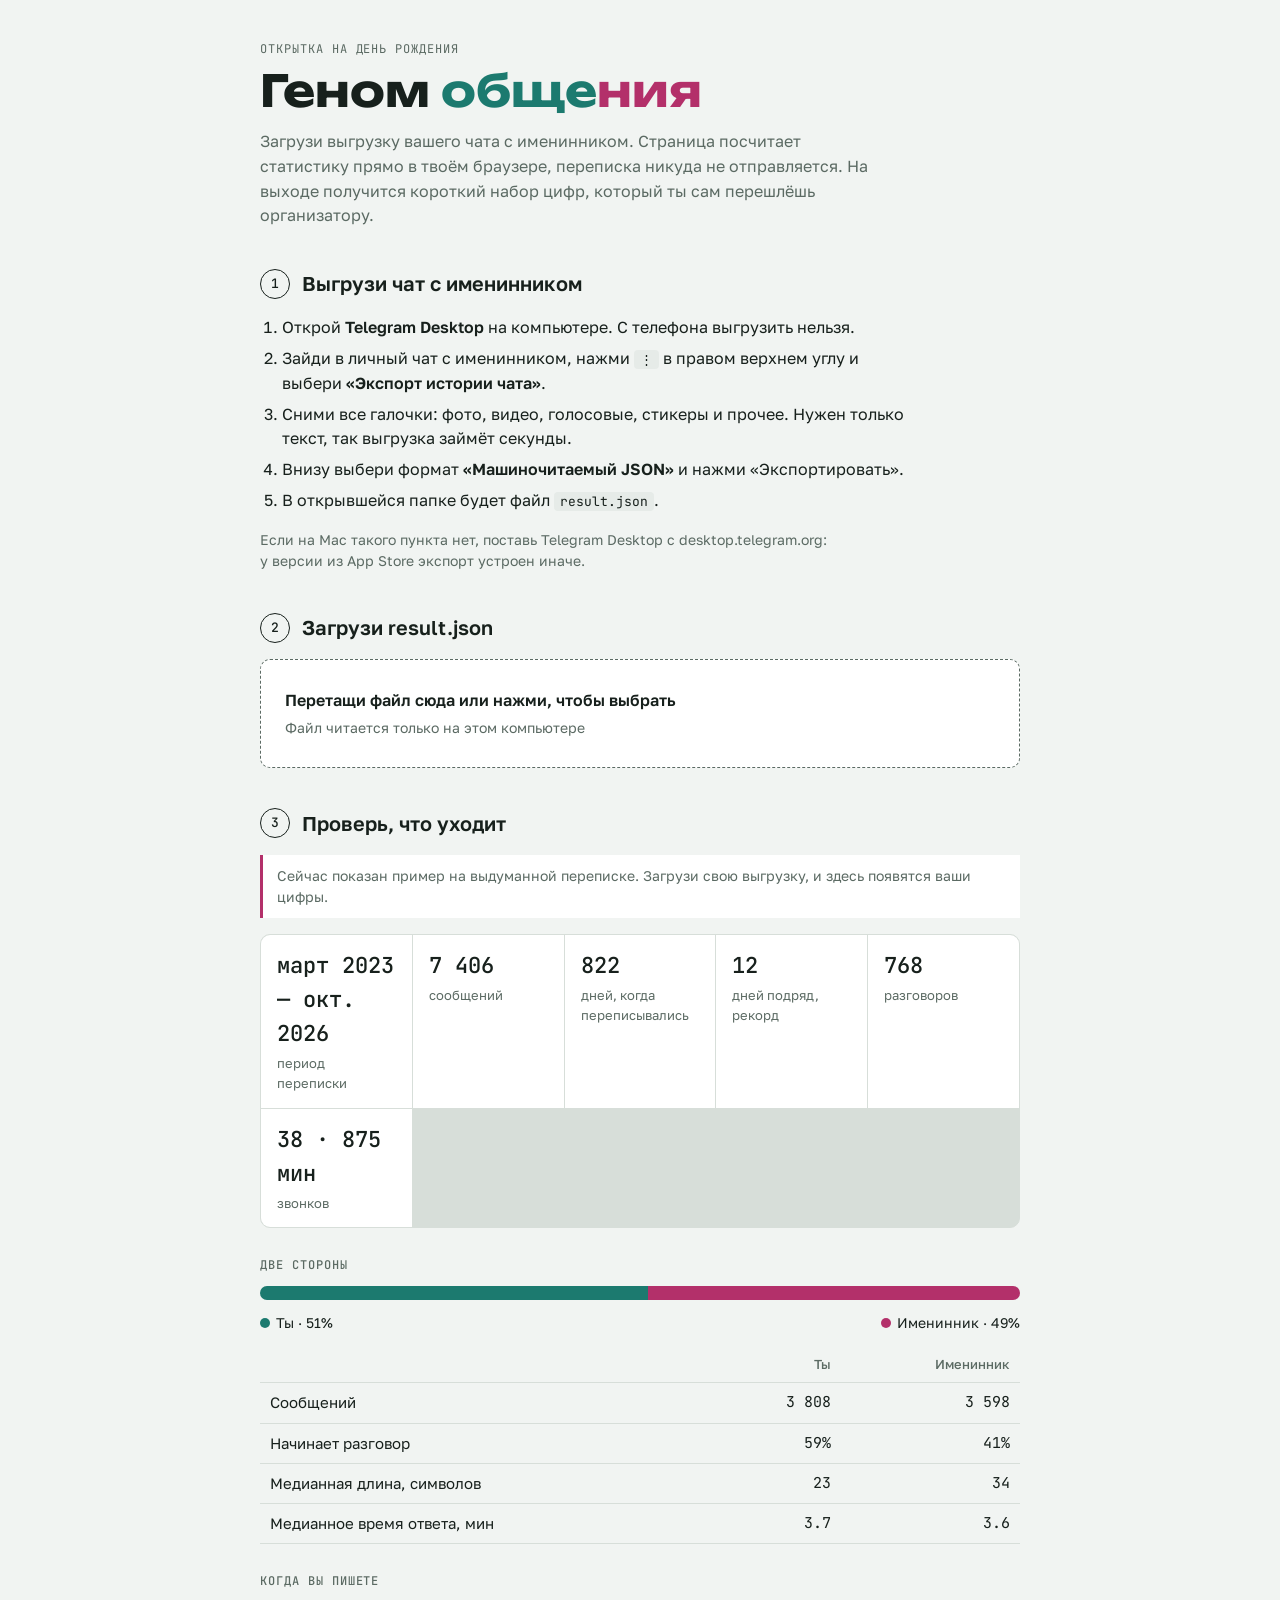
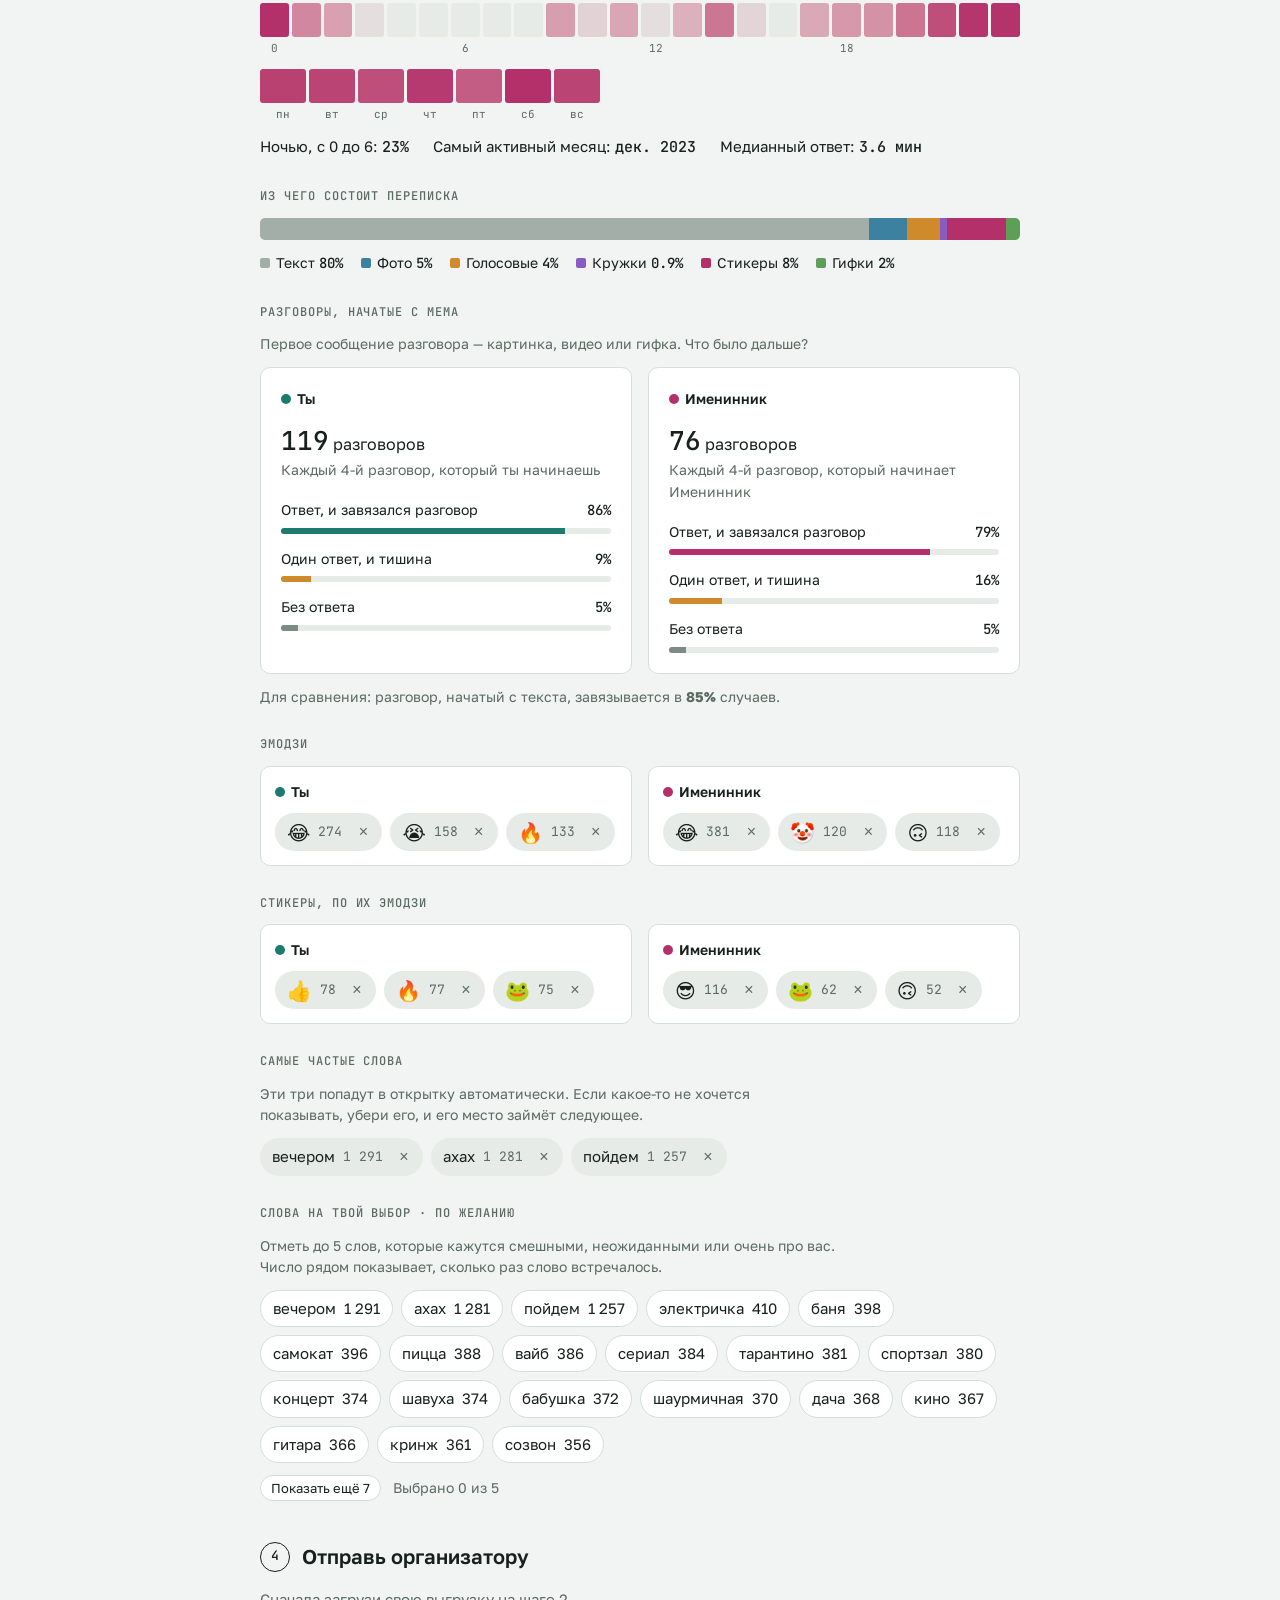
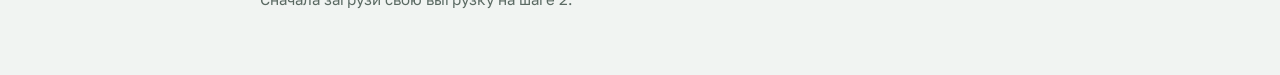
==== index.html @ 9e1fcd7b "0 - vibed" ====
<!doctype html><html><head><meta charset=utf8><meta name=viewport content="width=device-width,initial-scale=1,viewport-fit=cover"><style>:root{color-scheme:light;box-sizing:border-box;padding-top:env(safe-area-inset-top,0px);padding-bottom:env(safe-area-inset-bottom,0px)}html{scroll-padding-top:env(safe-area-inset-top,0px)}body{margin:0;padding:0;font:14px -apple-system,BlinkMacSystemFont,sans-serif;background:#faf9f5;color:#141413}img{max-width:100%}[hidden]:not([hidden=until-found i]){display:none!important}</style></head><body>
<title>Геном общения</title>
<link rel="preconnect" href="https://fonts.googleapis.com">
<link rel="preconnect" href="https://fonts.gstatic.com" crossorigin>
<link href="https://fonts.googleapis.com/css2?family=Unbounded:wght@500;700&family=Golos+Text:wght@400;500;600&family=JetBrains+Mono:wght@400;500&display=swap" rel="stylesheet">
<style>
/* Layout: one narrow lab-report column, four steps top to bottom; two "strands" (friend / birthday) are colour-coded everywhere */
:root{
  --bg:#F1F4F2; --surface:#FFFFFF; --ink:#17201C; --muted:#5B6A63; --line:#D7DED9; --cell:#E6EBE8;
  --friend:#1C7A6F; --bday:#B3306A; --accent:#B3306A; --danger:#B4321F;
  --m-text:#A3AEA8; --m-photo:#3C81A0; --m-voice:#CF8A2C; --m-vnote:#8A5BC1; --m-sticker:#B3306A; --m-gif:#5E9F58; --m-video:#2E5C89; --m-other:#7E8A84;
  --font-display:"Unbounded","Golos Text",system-ui,sans-serif;
  --font-body:"Golos Text",system-ui,-apple-system,"Segoe UI",Roboto,sans-serif;
  --font-mono:"JetBrains Mono",ui-monospace,Menlo,Consolas,monospace;
}
@media (prefers-color-scheme: dark){ :root:not([data-theme="light"]){
  --bg:#111614; --surface:#18201C; --ink:#E4EBE7; --muted:#93A29A; --line:#2B3530; --cell:#222B27;
  --friend:#4FB9AA; --bday:#EC6FA2; --accent:#EC6FA2; --danger:#F07A63;
  --m-text:#5E6B65; --m-photo:#5DA4C4; --m-voice:#E3A24A; --m-vnote:#A983DB; --m-sticker:#EC6FA2; --m-gif:#7DBF77; --m-video:#5F8CC0; --m-other:#45514B;
  color-scheme:dark; } }
:root[data-theme="dark"]{
  --bg:#111614; --surface:#18201C; --ink:#E4EBE7; --muted:#93A29A; --line:#2B3530; --cell:#222B27;
  --friend:#4FB9AA; --bday:#EC6FA2; --accent:#EC6FA2; --danger:#F07A63;
  --m-text:#5E6B65; --m-photo:#5DA4C4; --m-voice:#E3A24A; --m-vnote:#A983DB; --m-sticker:#EC6FA2; --m-gif:#7DBF77; --m-video:#5F8CC0; --m-other:#45514B;
  color-scheme:dark; }

body{background:var(--bg);color:var(--ink);font-family:var(--font-body);font-size:16px;line-height:1.55}
.wrap{max-width:760px;margin:0 auto;padding:40px 16px 64px;display:flex;flex-direction:column;gap:40px}
h1,h2,h3{margin:0;text-wrap:balance}
p{margin:0}
.eyebrow{font-family:var(--font-mono);font-size:12px;letter-spacing:.08em;text-transform:uppercase;color:var(--muted)}
h1{font-family:var(--font-display);font-weight:700;font-size:clamp(30px,6vw,44px);line-height:1.1;margin-top:8px}
h1 .f{color:var(--friend)} h1 .b{color:var(--bday)}
.lede{margin-top:14px;max-width:62ch;color:var(--muted)}
.head{display:flex;flex-direction:column}

.step{display:flex;flex-direction:column;gap:16px}
.step h2{font-size:20px;font-weight:600;display:flex;align-items:center;gap:12px}
.n{font-family:var(--font-mono);font-size:13px;font-weight:500;width:28px;height:28px;border-radius:50%;border:1.5px solid var(--ink);display:inline-grid;place-items:center;flex:none}

.howto{margin:0;padding-left:22px;display:flex;flex-direction:column;gap:6px;max-width:64ch}
.howto b{font-weight:600}
.hint{font-size:14px;color:var(--muted);max-width:64ch}
kbd{font-family:var(--font-mono);font-size:13px;background:var(--cell);border-radius:4px;padding:1px 6px}

.drop{display:flex;flex-direction:column;gap:4px;align-items:flex-start;padding:28px 24px;border:1.5px dashed var(--muted);border-radius:10px;background:var(--surface);cursor:pointer;transition:border-color .15s,background .15s}
.drop:hover,.drop.over{border-color:var(--accent);border-style:solid}
.drop:focus-within{outline:2px solid var(--accent);outline-offset:2px}
.drop input{position:absolute;width:1px;height:1px;opacity:0}
.drop-main{font-weight:600}
.drop-sub{font-size:14px;color:var(--muted)}
.error{color:var(--danger);font-weight:500;max-width:64ch}

.sample-note{font-size:14px;padding:10px 14px;border-left:3px solid var(--accent);background:var(--surface);color:var(--muted)}
.who{display:flex;flex-wrap:wrap;gap:8px 20px;align-items:center;font-size:15px}
.who legend{font-weight:600;padding:0;margin-bottom:6px;width:100%}
.who fieldset{border:0;margin:0;padding:0;display:flex;flex-wrap:wrap;gap:8px 20px}
.who label{display:flex;gap:8px;align-items:center;cursor:pointer}

.report{display:flex;flex-direction:column;gap:28px}
.kpis{display:grid;grid-template-columns:repeat(auto-fit,minmax(140px,1fr));gap:1px;background:var(--line);border:1px solid var(--line);border-radius:10px;overflow:hidden}
.kpi{background:var(--surface);padding:14px 16px;display:flex;flex-direction:column;gap:2px}
.kpi .v{font-family:var(--font-mono);font-size:22px;font-weight:500;font-variant-numeric:tabular-nums}
.kpi .l{font-size:13px;color:var(--muted)}

.block{display:flex;flex-direction:column;gap:12px}
.block h3{font-family:var(--font-mono);font-size:12px;font-weight:500;letter-spacing:.08em;text-transform:uppercase;color:var(--muted)}

.strand{display:flex;height:14px;border-radius:7px;overflow:hidden;background:var(--cell)}
.strand .f{background:var(--friend)} .strand .b{background:var(--bday)}
.legend2{display:flex;justify-content:space-between;gap:12px;font-size:14px;flex-wrap:wrap}
.dot{display:inline-block;width:10px;height:10px;border-radius:50%;margin-right:6px;vertical-align:baseline}
.dot.f{background:var(--friend)} .dot.b{background:var(--bday)}

.tbl-wrap{overflow-x:auto}
table{border-collapse:collapse;width:100%;font-size:15px}
th,td{padding:8px 10px;text-align:left;border-bottom:1px solid var(--line)}
th{font-weight:500;color:var(--muted);font-size:13px}
td.num{font-family:var(--font-mono);font-variant-numeric:tabular-nums;text-align:right}
th.num{text-align:right}

.gel{display:grid;gap:3px}
.gel.h{grid-template-columns:repeat(24,minmax(0,1fr))}
.gel.w{grid-template-columns:repeat(7,minmax(0,1fr));max-width:340px}
.gel .c{height:34px;border-radius:3px}
.gel .lab{font-family:var(--font-mono);font-size:11px;color:var(--muted);text-align:center;font-variant-numeric:tabular-nums}
.facts{display:flex;flex-wrap:wrap;gap:6px 24px;font-size:15px}
.facts b{font-family:var(--font-mono);font-weight:500}

.mix{display:flex;height:22px;border-radius:5px;overflow:hidden;background:var(--cell)}
.mix span{display:block;height:100%}
.pick{display:inline-flex;align-items:center;gap:8px;padding:6px 12px;border-radius:999px;border:1px solid var(--line);background:var(--surface);color:var(--ink);font:inherit;font-size:15px;cursor:pointer}
.pick:hover:not(:disabled){border-color:var(--muted)}
.pick[aria-pressed="true"]{background:var(--ink);border-color:var(--ink);color:var(--bg)}
.pick[aria-pressed="true"] .cnt{color:var(--bg);opacity:.7}
.pick:disabled{opacity:.4;cursor:default}
.side.meme{padding:20px;gap:18px}
.meme-lead{display:flex;flex-direction:column;gap:2px}
.meme-lead b{font-family:var(--font-mono);font-weight:500;font-size:26px;line-height:1.1;font-variant-numeric:tabular-nums}
.meme-sub{font-size:14px;color:var(--muted)}
.outcomes{display:flex;flex-direction:column;gap:14px}
.oc{display:grid;grid-template-columns:minmax(0,1fr) auto;gap:6px 12px;font-size:14px;align-items:baseline}
.oc b{font-family:var(--font-mono);font-weight:500;font-variant-numeric:tabular-nums}
.meter{grid-column:1/-1;height:6px;border-radius:3px;background:var(--cell);overflow:hidden}
.meter span{display:block;height:100%}
.more{font-size:14px;padding:6px 14px}
.mix.thin{height:12px;border-radius:6px}
.mix-legend{display:flex;flex-wrap:wrap;gap:6px 18px;font-size:14px}
.mix-legend i{display:inline-block;width:10px;height:10px;border-radius:2px;margin-right:6px}
.mix-legend b{font-family:var(--font-mono);font-weight:500;margin-left:4px}

.pair{display:grid;grid-template-columns:repeat(auto-fit,minmax(220px,1fr));gap:16px}
.side{background:var(--surface);border:1px solid var(--line);border-radius:10px;padding:14px;display:flex;flex-direction:column;gap:10px;min-width:0}
.side-h{font-size:14px;font-weight:600}
.chips{display:flex;flex-wrap:wrap;gap:8px}
.chip{display:inline-flex;align-items:center;gap:8px;padding:6px 6px 6px 12px;border-radius:999px;background:var(--cell);font-size:15px}
.chip .g{font-size:20px;line-height:1}
.chip .cnt{font-family:var(--font-mono);font-size:13px;color:var(--muted)}
.x{border:0;background:transparent;color:var(--muted);width:26px;height:26px;border-radius:50%;cursor:pointer;font-size:16px;line-height:1;display:grid;place-items:center}
.x:hover{background:var(--line);color:var(--ink)}
.x:focus-visible,button:focus-visible,input:focus-visible,textarea:focus-visible{outline:2px solid var(--accent);outline-offset:2px}
.empty{font-size:14px;color:var(--muted)}
.removed{font-size:14px;color:var(--muted);display:flex;flex-wrap:wrap;gap:6px;align-items:center}
.restore{border:1px solid var(--line);background:var(--surface);color:var(--ink);border-radius:999px;padding:2px 10px;font:inherit;font-size:13px;cursor:pointer}
.restore:hover{border-color:var(--muted)}

.send{display:flex;flex-direction:column;gap:12px}
.send label{font-weight:600;font-size:15px}
.send input{font:inherit;padding:10px 12px;border:1px solid var(--line);border-radius:8px;background:var(--surface);color:var(--ink);max-width:360px}
.send textarea{font-family:var(--font-mono);font-size:12px;padding:12px;border:1px solid var(--line);border-radius:8px;background:var(--surface);color:var(--ink);width:100%;box-sizing:border-box;resize:vertical;min-height:110px}
.row{display:flex;flex-wrap:wrap;gap:12px;align-items:center}
.btn{font:inherit;font-weight:600;padding:11px 20px;border-radius:8px;border:0;background:var(--ink);color:var(--bg);cursor:pointer}
.btn:hover{opacity:.88}
.status{font-size:14px;color:var(--muted)}
.locked{font-size:15px;color:var(--muted)}
@media (prefers-reduced-motion: reduce){*{transition:none!important}}
</style>

<main class="wrap">
  <header class="head">
    <p class="eyebrow">Открытка на день рождения</p>
    <h1>Геном <span class="f">обще</span><span class="b">ния</span></h1>
    <p class="lede">Загрузи выгрузку вашего чата с именинником. Страница посчитает статистику прямо в твоём браузере, переписка никуда не отправляется. На выходе получится короткий набор цифр, который ты сам перешлёшь организатору.</p>
  </header>

  <section class="step" aria-labelledby="s1">
    <h2 id="s1"><span class="n">1</span>Выгрузи чат с именинником</h2>
    <ol class="howto">
      <li>Открой <b>Telegram Desktop</b> на компьютере. С телефона выгрузить нельзя.</li>
      <li>Зайди в личный чат с именинником, нажми <kbd>⋮</kbd> в правом верхнем углу и выбери <b>«Экспорт истории чата»</b>.</li>
      <li>Сними все галочки: фото, видео, голосовые, стикеры и прочее. Нужен только текст, так выгрузка займёт секунды.</li>
      <li>Внизу выбери формат <b>«Машиночитаемый JSON»</b> и нажми «Экспортировать».</li>
      <li>В открывшейся папке будет файл <kbd>result.json</kbd>.</li>
    </ol>
    <p class="hint">Если на Mac такого пункта нет, поставь Telegram Desktop с desktop.telegram.org: у версии из App Store экспорт устроен иначе.</p>
  </section>

  <section class="step" aria-labelledby="s2">
    <h2 id="s2"><span class="n">2</span>Загрузи result.json</h2>
    <label class="drop" id="drop" for="file">
      <input type="file" id="file" accept=".json,application/json">
      <span class="drop-main">Перетащи файл сюда или нажми, чтобы выбрать</span>
      <span class="drop-sub" id="dropStatus">Файл читается только на этом компьютере</span>
    </label>
    <p class="error" id="err" hidden></p>
  </section>

  <section class="step" aria-labelledby="s3">
    <h2 id="s3"><span class="n">3</span>Проверь, что уходит</h2>
    <p class="sample-note" id="sampleNote">Сейчас показан пример на выдуманной переписке. Загрузи свою выгрузку, и здесь появятся ваши цифры.</p>
    <div class="who" id="who" hidden></div>
    <div class="report" id="report"></div>
  </section>

  <section class="step" aria-labelledby="s4">
    <h2 id="s4"><span class="n">4</span>Отправь организатору</h2>
    <p class="locked" id="sendLocked">Сначала загрузи свою выгрузку на шаге 2.</p>
    <div class="send" id="sendBox" hidden>
      <label for="fname">Как подписать тебя в открытке</label>
      <input id="fname" type="text" autocomplete="off">
      <label for="out">Твой геном</label>
      <textarea id="out" readonly rows="6"></textarea>
      <div class="row">
        <button class="btn" id="copy" type="button">Скопировать</button>
        <span class="status" id="copyStatus" aria-live="polite"></span>
      </div>
      <p class="hint">Вставь скопированное в личное сообщение организатору. Там только цифры, эмодзи и три слова, которые ты видишь выше.</p>
    </div>
  </section>
</main>

<script id="core">
/* ---------- analysis core (no DOM) ---------- */
const GAP_SEC = 4 * 3600; // a pause longer than this starts a new conversation

const STOP_WORDS = `и в во не что он на я с со как а то все она так его но да ты к у же вы за бы по только ее мне было вот от меня еще нет о из ему теперь когда даже ну вдруг ли если уже или ни быть был него до вас нибудь опять уж вам ведь там потом себя ничего ей может они тут где есть надо ней для мы тебя их чем была сам чтоб без будто чего раз тоже себе под будет ж тогда кто этот того потому этого какой совсем ним здесь этом один почти мой тем чтобы нее сейчас были куда зачем всех никогда можно при наконец два об другой хоть после над больше тот через эти нас про всего них какая много разве три эту моя впрочем хорошо свою этой перед иногда лучше чуть том нельзя такой им более всегда конечно всю между это тебе тобой мной мною нам вами ими свой своя свои своих твой твоя твои твое твоем наш наша наши ваш ваша который которая которые которых просто очень типа короче вообще кстати ладно давай давайте сегодня завтра вчера щас ага угу неа окей ок норм нормально привет пока спасибо пожалуйста блин вроде прям прямо чет чето ваще такое такая такие этих этим эта эти тоже нужно знаю думаю хочу могу можешь будешь буду сделать делать сказал сказала говорит говорю мог могла хотел хотела было будут всё еще ещё либо пусть кажется точно вообщем вобщем нету есть какие какой каких какое тебя тебе мне меня the and you for that this with are was not but have just what its i'm dont don't yes okay lol`.split(/\s+/);

const RV = /^(.*?[аеиоуыэюя])(.*)$/;
const PG = /((ив|ивши|ившись|ыв|ывши|ывшись)|((?<=[ая])(в|вши|вшись)))$/;
const REF = /(с[яь])$/;
const ADJ = /(ее|ие|ые|ое|ими|ыми|ей|ий|ый|ой|ем|им|ым|ом|его|ого|ему|ому|их|ых|ую|юю|ая|яя|ою|ею)$/;
const PART = /((ивш|ывш|ующ)|((?<=[ая])(ем|нн|вш|ющ|щ)))$/;
const VERB = /((ила|ыла|ена|ейте|уйте|ите|или|ыли|ей|уй|ил|ыл|им|ым|ен|ило|ыло|ено|ят|ует|уют|ит|ыт|ены|ить|ыть|ишь|ую|ю)|((?<=[ая])(ла|на|ете|йте|ли|й|л|ем|н|ло|но|ет|ют|ны|ть|ешь|нно)))$/;
const NOUN = /(а|ев|ов|ие|ье|е|иями|ями|ами|еи|ии|и|ией|ей|ой|ий|й|иям|ям|ием|ем|ам|ом|о|у|ах|иях|ях|ы|ь|ию|ью|ю|ия|ья|я)$/;
const DER = /[^аеиоуыэюя][аеиоуыэюя]+[^аеиоуыэюя]+[аеиоуыэюя].*(?<=о)сть?$/;

// Russian Porter stemmer
function stem(w){
  const m = RV.exec(w); if(!m) return w;
  const pre = m[1]; let rv = m[2], t;
  t = rv.replace(PG, '');
  if(t === rv){
    rv = rv.replace(REF, '');
    t = rv.replace(ADJ, '');
    if(t !== rv){ rv = t.replace(PART, ''); }
    else { t = rv.replace(VERB, ''); rv = (t === rv) ? rv.replace(NOUN, '') : t; }
  } else rv = t;
  rv = rv.replace(/и$/, '');
  if(DER.test(rv)) rv = rv.replace(/ость?$/, '');
  t = rv.replace(/ь$/, '');
  if(t !== rv) rv = t; else { rv = rv.replace(/ейше?$/, ''); rv = rv.replace(/нн$/, 'н'); }
  return pre + rv;
}
const isCyr = w => /[а-я]/.test(w);
const keyOf = w => isCyr(w) ? stem(w) : w;
const STOP = new Set(STOP_WORDS.map(w => w.replace(/ё/g, 'е')));
const STOP_KEYS = new Set([...STOP].filter(w => w.length >= 3).map(keyOf));

const URL_RE = /https?:\/\/\S+|www\.\S+/g;
const LAUGH = /^(а?(х+а+)+х*|(х+е+)+х*|(х+и+)+х*)$/;
const PICTO = /\p{Extended_Pictographic}/u;
const SEG = (typeof Intl !== 'undefined' && Intl.Segmenter) ? new Intl.Segmenter('ru', {granularity:'grapheme'}) : null;

function textOf(m){
  const t = m.text;
  if(typeof t === 'string') return t;
  if(!Array.isArray(t)) return '';
  return t.map(x => typeof x === 'string' ? x
    : (['link','mention','email','phone','bot_command','code','pre'].includes(x.type) ? ' ' : (x.text || ''))).join('');
}
function classify(m){
  switch(m.media_type){
    case 'sticker': return 'sticker';
    case 'voice_message': return 'voice';
    case 'video_message': return 'videoNote';
    case 'animation': return 'gif';
    case 'video_file': return 'video';
    case 'audio_file': return 'audio';
  }
  if(m.photo) return 'photo';
  if(m.file || m.media_type) return 'file';
  if(m.poll || m.location_information || m.contact_information || m.place_name) return 'other';
  return 'text';
}
function bump(map, key, display){ const v = map.get(key); if(v) v.n++; else map.set(key, {n:1, d:display}); }
const normE = e => e.replace(/️/g, '');
function emojiScan(t, map){
  if(!PICTO.test(t)) return;
  if(SEG){ for(const {segment:g} of SEG.segment(t)) if(PICTO.test(g)) bump(map, normE(g), g); }
  else { for(const g of t.match(/\p{Extended_Pictographic}/gu) || []) bump(map, normE(g), g); }
}
function wordScan(t, words, nameKeys){
  const ms = t.toLowerCase().replace(URL_RE, ' ').replace(/@\w+/g, ' ').match(/[a-zа-яё]+/g);
  if(!ms) return;
  for(let w of ms){
    w = w.replace(/ё/g, 'е');
    if(w.length < 3) continue;
    let k;
    if(LAUGH.test(w)){ w = 'ахах'; k = 'ахах'; }
    else { if(STOP.has(w)) continue; k = keyOf(w); }
    if(k.length < 2 || STOP_KEYS.has(k) || nameKeys.has(k)) continue;
    let v = words.get(k);
    if(!v){ v = {n:0, forms:new Map()}; words.set(k, v); }
    v.n++; v.forms.set(w, (v.forms.get(w) || 0) + 1);
  }
}
function median(a){ if(!a.length) return 0; const s = Float64Array.from(a).sort(); const h = s.length >> 1; return s.length % 2 ? s[h] : (s[h-1] + s[h]) / 2; }
const r2 = x => Math.round(x * 100) / 100;
const r1 = x => Math.round(x * 10) / 10;
function topList(map, k){ return [...map.entries()].sort((a,b) => b[1].n - a[1].n).slice(0, k).map(([key, v]) => ({key, d:v.d, n:v.n})); }

class ChatError extends Error { constructor(code){ super(code); this.code = code; } }

const authorId = m => m.from_id || ('name:' + (m.from || '?'));

// Step A: validate the export and find who is who
function inspect(data){
  if(data && data.chats && Array.isArray(data.chats.list)) throw new ChatError('full');
  if(!data || !Array.isArray(data.messages)) throw new ChatError('format');
  if(data.type && !['personal_chat','bot_chat'].includes(data.type)) throw new ChatError('group');
  const authors = new Map();
  for(const m of data.messages){
    if(m.type !== 'message') continue;
    const id = authorId(m);
    const a = authors.get(id);
    if(a) a.n++; else authors.set(id, {id, name:m.from || 'Без имени', n:1});
  }
  if(authors.size < 2) throw new ChatError('oneSide');
  const list = [...authors.values()].sort((a,b) => b.n - a.n).slice(0, 2);
  const byChat = data.id != null ? list.find(a => a.id === 'user' + data.id) : null;
  return {authors:list, guess:(byChat || list[1]).id};
}

// Step B: crunch numbers for a chosen birthday person
function compute(data, bId){
  const mk = () => ({n:0, lens:[], starts:0, replies:[], emoji:new Map(), stick:new Map()});
  const S = {f:mk(), b:mk()};
  const hours = Array(24).fill(0), wd = Array(7).fill(0), days = new Set(), months = new Map();
  const media = {text:0, photo:0, voice:0, videoNote:0, sticker:0, gif:0, video:0, audio:0, file:0, other:0};
  const words = new Map();
  const nameKeys = new Set();
  const names = [data.name || ''];
  for(const m of data.messages) if(m.type === 'message' && m.from) names.push(m.from);
  for(const n of new Set(names)) for(let w of (n.toLowerCase().match(/[a-zа-яё]+/g) || [])){ w = w.replace(/ё/g,'е'); if(w.length >= 2) nameKeys.add(keyOf(w)); }

  let total = 0, convos = 0, calls = 0, callSec = 0, prevTs = null, prevSide = null, first = null, last = null;
  // conversations opened with a picture / video / gif: did the other side engage?
  const mkMs = () => ({count:0, ignored:0, oneReply:0, continued:0});
  const memeAcc = {f:mkMs(), b:mkMs()}, textAcc = {count:0, continued:0};
  let cur = null;
  const closeConvo = () => {
    if(!cur) return;
    if(cur.media){
      const a = memeAcc[cur.side]; a.count++;
      if(cur.switches === 0) a.ignored++; else if(cur.switches === 1) a.oneReply++; else a.continued++;
    } else if(cur.text){
      textAcc.count++; if(cur.switches >= 2) textAcc.continued++;
    }
  };
  for(const m of data.messages){
    if(m.type === 'service'){
      if(m.action === 'phone_call' && m.duration_seconds > 0){ calls++; callSec += m.duration_seconds; }
      continue;
    }
    if(m.type !== 'message') continue;
    const side = authorId(m) === bId ? 'b' : 'f';
    const s = S[side]; s.n++; total++;
    const ds = m.date || '', day = ds.slice(0, 10), h = parseInt(ds.slice(11, 13), 10);
    if(day.length === 10){
      days.add(day);
      if(!first || day < first) first = day;
      if(!last || day > last) last = day;
      const mo = day.slice(0, 7); months.set(mo, (months.get(mo) || 0) + 1);
      wd[(new Date(day + 'T00:00:00Z').getUTCDay() + 6) % 7]++;
    }
    if(h >= 0 && h < 24) hours[h]++;
    const ts = m.date_unixtime ? +m.date_unixtime : Date.parse(ds) / 1000;
    const kind = classify(m); media[kind]++;
    if(prevTs === null || ts - prevTs > GAP_SEC){
      s.starts++; convos++;
      closeConvo();
      cur = {side, media:MEDIA_START.has(kind), text:kind === 'text', switches:0, last:side};
    } else {
      if(side !== prevSide) s.replies.push((ts - prevTs) / 60);
      if(side !== cur.last){ cur.switches++; cur.last = side; }
    }
    prevTs = ts; prevSide = side;

    if(kind === 'sticker' && m.sticker_emoji) bump(s.stick, normE(m.sticker_emoji), m.sticker_emoji);
    if(m.forwarded_from) continue;
    const t = textOf(m); if(!t || !t.trim()) continue;
    s.lens.push([...t].length);
    emojiScan(t, s.emoji);
    wordScan(t, words, nameKeys);
  }

  closeConvo();
  const memeOut = k => { const a = memeAcc[k], st = S[k].starts;
    return {count:a.count, ofStarts:st ? r2(a.count / st) : 0,
      ignored:a.count ? r2(a.ignored / a.count) : 0, oneReply:a.count ? r2(a.oneReply / a.count) : 0, continued:a.count ? r2(a.continued / a.count) : 0}; };
  const dn = [...days].map(d => Date.UTC(+d.slice(0,4), +d.slice(5,7) - 1, +d.slice(8,10)) / 864e5).sort((a,b) => a - b);
  let streak = 0, run = 0, prev = null;
  for(const x of dn){ run = (prev !== null && x - prev === 1) ? run + 1 : 1; if(run > streak) streak = run; prev = x; }
  let peakMonth = null, peakN = 0;
  for(const [mo, n] of months) if(n > peakN){ peakN = n; peakMonth = mo; }

  const side = k => { const s = S[k]; return {
    messages:s.n, share:total ? r2(s.n / total) : 0, medianLen:Math.round(median(s.lens)),
    startsConvos:convos ? r2(s.starts / convos) : 0, medianReplyMin:r1(median(s.replies)) }; };
  const wordList = [...words.entries()].sort((a,b) => b[1].n - a[1].n).slice(0, 120).map(([key, v]) => {
    let best = '', bn = 0; for(const [f, n] of v.forms) if(n > bn){ bn = n; best = f; }
    return {key, d:best, n:v.n};
  });
  return {
    total, convos, first, last, activeDays:days.size, streak, peakMonth, peakN,
    calls, callMin:Math.round(callSec / 60),
    sides:{friend:side('f'), birthday:side('b')},
    hours, weekdays:wd,
    nightShare:total ? r2(hours.slice(0, 6).reduce((a,b) => a + b, 0) / total) : 0,
    medianReplyMin:r1(median(S.f.replies.concat(S.b.replies))),
    media,
    memeStarts:{friend:memeOut('f'), birthday:memeOut('b')},
    textStartsContinued:textAcc.count ? r2(textAcc.continued / textAcc.count) : 0,
    cand:{ ef:topList(S.f.emoji, 15), eb:topList(S.b.emoji, 15), sf:topList(S.f.stick, 15), sb:topList(S.b.stick, 15), words:wordList }
  };
}

const MEDIA_START = new Set(['photo','video','gif']);
const pick = (list, excl, k = 3) => list.filter(x => !excl.has(x.key)).slice(0, k);

// Step C: the contract that goes to the organiser
const PICK_SHOW = 20, PICK_MAX = 5;
function buildGenome(st, excl, friendName, picked = new Set()){
  const media = {}; for(const k in st.media) media[k] = st.total ? Math.round(st.media[k] / st.total * 1000) / 1000 : 0;
  const pairs = (list, ex) => pick(list, ex).map(x => [x.d, x.n]);
  return {
    version:1,
    friend:friendName,
    period:{from:st.first, to:st.last},
    totals:{messages:st.total, activeDays:st.activeDays, longestStreak:st.streak, conversations:st.convos},
    peakMonth:st.peakMonth,
    calls:{count:st.calls, minutes:st.callMin},
    bySide:{
      friend:{share:st.sides.friend.share, medianLen:st.sides.friend.medianLen, startsConvos:st.sides.friend.startsConvos, medianReplyMin:st.sides.friend.medianReplyMin},
      birthday:{share:st.sides.birthday.share, medianLen:st.sides.birthday.medianLen, startsConvos:st.sides.birthday.startsConvos, medianReplyMin:st.sides.birthday.medianReplyMin}
    },
    hours:st.hours, weekdays:st.weekdays, nightShare:st.nightShare,
    medianReplyMin:st.medianReplyMin,
    media,
    memeStarts:st.memeStarts,
    textStartsContinued:st.textStartsContinued,
    emoji:{friend:pairs(st.cand.ef, excl.ef), birthday:pairs(st.cand.eb, excl.eb)},
    stickerEmoji:{friend:pairs(st.cand.sf, excl.sf), birthday:pairs(st.cand.sb, excl.sb)},
    topWords:pick(st.cand.words, excl.words).map(x => x.d),
    pickedWords:st.cand.words.filter(x => picked.has(x.key) && !excl.words.has(x.key)).map(x => [x.d, x.n])
  };
}

// Invented chat used for the first view
function makeSample(){
  let seed = 11; const rnd = () => (seed = (seed * 16807) % 2147483647) / 2147483647;
  const any = a => a[Math.floor(rnd() * a.length)];
  const vocab = ['шавуха','созвон','кринж','катка','дедлайн','электричка','пицца','котик','рофл','баня','кино','спортзал','самокат','тарантино','хинкали','вайб','бургер','сериал','концерт','дача','шаурмичная','ипотека','бабушка','гитара'];
  const filler = ['ну','да','это','просто','короче','вообще','там','я','ты','вечером','давай','может','пойдём','надо','сегодня','ахаха'];
  const emoF = ['😂','😂','🔥','👍','❤️','😭'], emoB = ['😂','😂','😂','🤡','🙃','❤️','😎'];
  const stF = ['🐸','👍','🔥','😴'], stB = ['😎','🙃','🤝','😎','🐸'];
  const hoursPool = [9,11,13,14,17,18,19,20,20,21,21,22,22,23,23,0,0,1,2];
  const fmt = t => new Date(t * 1000).toISOString().slice(0, 19);
  const msgs = []; let id = 1;
  let t = Date.UTC(2023, 2, 4, 20) / 1000; const end = Date.UTC(2026, 9, 6) / 1000;
  while(t < end){
    let side = rnd() < 0.58 ? 1 : 2;
    const len = 2 + Math.floor(rnd() * 16);
    for(let i = 0; i < len; i++){
      const m = {id:id++, type:'message', date:fmt(t), date_unixtime:String(Math.floor(t)),
        from:side === 1 ? 'Аня' : 'Именинник', from_id:'user' + side, text:''};
      const r = (i === 0 && rnd() < 0.22) ? 0.13 : rnd(); // some conversations open with a meme
      if(r < 0.08){ m.media_type = 'sticker'; m.sticker_emoji = any(side === 1 ? stF : stB); m.file = '(File not included)'; }
      else if(r < 0.12){ m.media_type = 'voice_message'; m.file = '(File not included)'; }
      else if(r < 0.15){ m.photo = '(File not included)'; }
      else if(r < 0.16){ m.media_type = 'video_message'; m.file = '(File not included)'; }
      else if(r < 0.18){ m.media_type = 'animation'; m.file = '(File not included)'; }
      else {
        const n = 1 + Math.floor(rnd() * (side === 1 ? 7 : 11)); const ws = [];
        for(let j = 0; j < n; j++) ws.push(rnd() < 0.3 ? any(vocab) : any(filler));
        if(rnd() < 0.28) ws.push(any(side === 1 ? emoF : emoB));
        m.text = ws.join(' ');
      }
      msgs.push(m);
      t += 20 + rnd() * 400;
      if(rnd() < 0.55) side = 3 - side;
    }
    if(rnd() < 0.04) msgs.push({id:id++, type:'service', date:fmt(t), date_unixtime:String(Math.floor(t)), action:'phone_call', duration_seconds:Math.floor(120 + rnd() * 2400)});
    const day = Math.floor(t / 86400) + 1 + Math.floor(rnd() * 2.2);
    t = day * 86400 + any(hoursPool) * 3600 + rnd() * 3000;
  }
  return {name:'Именинник', type:'personal_chat', id:2, messages:msgs};
}
</script>

<script>
/* ---------- UI ---------- */
const $ = id => document.getElementById(id);
const esc = s => String(s).replace(/[&<>"']/g, c => ({'&':'&amp;','<':'&lt;','>':'&gt;','"':'&quot;',"'":'&#39;'}[c]));
const fmtN = n => n.toLocaleString('ru-RU');
const fmtMonth = ym => { if(!ym) return '—'; const [y, m] = ym.split('-').map(Number);
  return new Date(Date.UTC(y, m - 1, 1)).toLocaleDateString('ru-RU', {month:'short', year:'numeric', timeZone:'UTC'}).replace(/\s?г\.?$/, ''); };
const MEDIA = [['text','Текст','--m-text'],['photo','Фото','--m-photo'],['voice','Голосовые','--m-voice'],['videoNote','Кружки','--m-vnote'],
  ['sticker','Стикеры','--m-sticker'],['gif','Гифки','--m-gif'],['video','Видео','--m-video'],['audio','Аудио','--m-other'],['file','Файлы','--m-other'],['other','Другое','--m-other']];
const WD = ['пн','вт','ср','чт','пт','сб','вс'];
const ERRORS = {
  format:'Это не похоже на выгрузку чата. При экспорте выбери формат «Машиночитаемый JSON» и загрузи файл result.json.',
  parse:'Не получилось прочитать файл как JSON. При экспорте выбери формат «Машиночитаемый JSON», а не HTML.',
  full:'Это выгрузка всего аккаунта. Нужна выгрузка одного чата: открой чат с именинником и экспортируй историю из него.',
  group:'Это групповой чат. Сюда нужен личный чат с именинником.',
  oneSide:'В выгрузке сообщения только от одного человека. Проверь, что выгружен личный чат с именинником.'
};

let state = null; // {data, info, bId, stats, excl, sample, friendName}
const freshExcl = () => ({ef:new Set(), eb:new Set(), sf:new Set(), sb:new Set(), words:new Set()});

function load(data, sample){
  const info = inspect(data);
  state = {data, info, sample, bId:info.guess, excl:freshExcl()};
  recompute();
}
function recompute(){
  state.stats = compute(state.data, state.bId);
  state.excl = freshExcl();
  state.picked = new Set();
  state.pickShow = PICK_SHOW;
  const fr = state.info.authors.find(a => a.id !== state.bId);
  state.friendName = fr ? fr.name : '';
  if(!state.sample) $('fname').value = state.friendName;
  render();
}

function chipList(listKey, list, title, cls){
  const ex = state.excl[listKey];
  const shown = pick(list, ex);
  const removed = list.filter(x => ex.has(x.key));
  const chips = shown.length
    ? shown.map(x => `<span class="chip"><span class="g">${esc(x.d)}</span><span class="cnt">${fmtN(x.n)}</span><button class="x" type="button" data-l="${listKey}" data-k="${esc(x.key)}" aria-label="Убрать ${esc(x.d)}">×</button></span>`).join('')
    : '<span class="empty">Ничего нет</span>';
  const rem = removed.length ? `<div class="removed">Убрано: ${removed.map(x => `<button class="restore" type="button" data-r="${listKey}" data-k="${esc(x.key)}">${esc(x.d)} ↺</button>`).join('')}</div>` : '';
  return `<div class="side"><div class="side-h"><span class="dot ${cls}"></span>${title}</div><div class="chips">${chips}</div>${rem}</div>`;
}

function wordTop(list){
  const ex = state.excl.words, shown = pick(list, ex), removed = list.filter(x => ex.has(x.key));
  const chips = shown.length
    ? shown.map(x => `<span class="chip"><span>${esc(x.d)}</span><span class="cnt">${fmtN(x.n)}</span><button class="x" type="button" data-l="words" data-k="${esc(x.key)}" aria-label="Убрать ${esc(x.d)}">×</button></span>`).join('')
    : '<span class="empty">Ничего нет</span>';
  const rem = removed.length ? `<div class="removed">Убрано: ${removed.map(x => `<button class="restore" type="button" data-r="words" data-k="${esc(x.key)}">${esc(x.d)} ↺</button>`).join('')}</div>` : '';
  return `<div class="chips">${chips}</div>${rem}`;
}

function wordPicker(list){
  const avail = list.filter(x => !state.excl.words.has(x.key));
  const pool = avail.slice(0, state.pickShow);
  const full = state.picked.size >= PICK_MAX;
  const chips = pool.map(x => { const on = state.picked.has(x.key);
    return `<button class="pick" type="button" data-pick="${esc(x.key)}" aria-pressed="${on}" ${!on && full ? 'disabled' : ''}>${esc(x.d)}<span class="cnt">${fmtN(x.n)}</span></button>`; }).join('');
  return `<div class="chips">${chips || '<span class="empty">Слов не нашлось</span>'}</div>
    <div class="row">
      ${avail.length > pool.length ? `<button class="restore more" type="button" data-more="1">Показать ещё ${Math.min(PICK_SHOW, avail.length - pool.length)}</button>` : ''}
      <span class="status">Выбрано ${state.picked.size} из ${PICK_MAX}${full ? '. Чтобы выбрать другое, сними отметку с одного из слов' : ''}</span>
    </div>`;
}

const plural = (n, one, few, many) => { const t = n % 100, u = n % 10;
  return (t > 10 && t < 20) ? many : u === 1 ? one : (u >= 2 && u <= 4) ? few : many; };
function memeSide(m, title, cls, who){
  const pct = x => Math.round(x * 100) + '%';
  const head = `<div class="side-h"><span class="dot ${cls}"></span>${title}</div>`;
  if(!m.count) return `<div class="side meme">${head}<span class="empty">Ни одного разговора, начатого с мема</span></div>`;
  const every = Math.max(1, Math.round(1 / Math.max(m.ofStarts, 0.001)));
  const freq = every === 1 ? `Почти каждый разговор, который ${who}` : `Каждый ${every}-й разговор, который ${who}`;
  const rows = [
    ['continued', 'Ответ, и завязался разговор', cls === 'f' ? '--friend' : '--bday'],
    ['oneReply', 'Один ответ, и тишина', '--m-voice'],
    ['ignored', 'Без ответа', '--m-other']
  ];
  return `<div class="side meme">${head}
    <p class="meme-lead"><span><b>${fmtN(m.count)}</b> ${plural(m.count, 'разговор', 'разговора', 'разговоров')}</span><span class="meme-sub">${freq}</span></p>
    <div class="outcomes">${rows.map(([k, l, c]) => `<div class="oc"><span>${l}</span><b>${pct(m[k])}</b><div class="meter"><span style="width:${m[k] * 100}%;background:var(${c})"></span></div></div>`).join('')}</div>
  </div>`;
}

function gel(arr, cls, labels){
  const max = Math.max(1, ...arr);
  const cells = arr.map((v, i) => `<div class="c" title="${labels[i]}: ${fmtN(v)}" style="background:color-mix(in oklab, var(--accent) ${Math.round(v / max * 100)}%, var(--cell))"></div>`).join('');
  const labs = labels.map(l => `<div class="lab">${l}</div>`).join('');
  return `<div class="gel ${cls}">${cells}${labs}</div>`;
}

function render(){
  const st = state.stats, F = st.sides.friend, B = st.sides.birthday;
  const bName = esc(state.info.authors.find(a => a.id === state.bId).name);
  const fLabel = 'Ты', bLabel = bName;

  $('sampleNote').hidden = !state.sample;
  const who = $('who');
  if(state.sample){ who.hidden = true; }
  else {
    who.hidden = false;
    who.innerHTML = `<fieldset><legend>Кто из вас именинник?</legend>${state.info.authors.map(a =>
      `<label><input type="radio" name="bday" id="bday-${esc(a.id)}" value="${esc(a.id)}" ${a.id === state.bId ? 'checked' : ''}> ${esc(a.name)}</label>`).join('')}</fieldset>`;
  }

  const kpis = [
    [`${fmtMonth(st.first && st.first.slice(0,7))} — ${fmtMonth(st.last && st.last.slice(0,7))}`, 'период переписки'],
    [fmtN(st.total), 'сообщений'],
    [fmtN(st.activeDays), 'дней, когда переписывались'],
    [fmtN(st.streak), 'дней подряд, рекорд'],
    [fmtN(st.convos), 'разговоров'],
  ];
  if(st.calls) kpis.push([`${fmtN(st.calls)} · ${fmtN(st.callMin)} мин`, 'звонков']);

  const hourLabels = Array.from({length:24}, (_, i) => i % 6 === 0 ? String(i) : '');
  const hourBlock = `<div class="gel h">${st.hours.map((v, i) => `<div class="c" title="${i}:00 — ${fmtN(v)}" style="background:color-mix(in oklab, var(--accent) ${Math.round(v / Math.max(1, ...st.hours) * 100)}%, var(--cell))"></div>`).join('')}${hourLabels.map(l => `<div class="lab">${l}</div>`).join('')}</div>`;

  const mixTotal = st.total || 1;
  const mixParts = MEDIA.filter(([k]) => st.media[k] > 0);
  const mix = mixParts.map(([k, l, c]) => `<span style="width:${st.media[k] / mixTotal * 100}%;background:var(${c})" title="${l}"></span>`).join('');
  const mixLegend = mixParts.map(([k, l, c]) => `<span><i style="background:var(${c})"></i>${l}<b>${(st.media[k] / mixTotal * 100).toFixed(st.media[k] / mixTotal < 0.01 ? 1 : 0)}%</b></span>`).join('');

  const pct = x => Math.round(x * 100) + '%';
  $('report').innerHTML = `
    <div class="kpis">${kpis.map(([v, l]) => `<div class="kpi"><span class="v">${v}</span><span class="l">${l}</span></div>`).join('')}</div>

    <div class="block">
      <h3>Две стороны</h3>
      <div class="strand" role="img" aria-label="Доля сообщений: ты ${pct(F.share)}, ${bLabel} ${pct(B.share)}"><span class="f" style="width:${F.share * 100}%"></span><span class="b" style="width:${B.share * 100}%"></span></div>
      <div class="legend2"><span><span class="dot f"></span>${fLabel} · ${pct(F.share)}</span><span><span class="dot b"></span>${bLabel} · ${pct(B.share)}</span></div>
      <div class="tbl-wrap"><table>
        <thead><tr><th></th><th class="num">${fLabel}</th><th class="num">${bLabel}</th></tr></thead>
        <tbody>
          <tr><td>Сообщений</td><td class="num">${fmtN(F.messages)}</td><td class="num">${fmtN(B.messages)}</td></tr>
          <tr><td>Начинает разговор</td><td class="num">${pct(F.startsConvos)}</td><td class="num">${pct(B.startsConvos)}</td></tr>
          <tr><td>Медианная длина, символов</td><td class="num">${F.medianLen}</td><td class="num">${B.medianLen}</td></tr>
          <tr><td>Медианное время ответа, мин</td><td class="num">${F.medianReplyMin}</td><td class="num">${B.medianReplyMin}</td></tr>
        </tbody></table></div>
    </div>

    <div class="block">
      <h3>Когда вы пишете</h3>
      ${hourBlock}
      ${gel(st.weekdays, 'w', WD)}
      <div class="facts">
        <span>Ночью, с 0 до 6: <b>${pct(st.nightShare)}</b></span>
        <span>Самый активный месяц: <b>${fmtMonth(st.peakMonth)}</b></span>
        <span>Медианный ответ: <b>${st.medianReplyMin} мин</b></span>
      </div>
    </div>

    <div class="block">
      <h3>Из чего состоит переписка</h3>
      <div class="mix">${mix}</div>
      <div class="mix-legend">${mixLegend}</div>
    </div>

    <div class="block">
      <h3>Разговоры, начатые с мема</h3>
      <p class="hint">Первое сообщение разговора — картинка, видео или гифка. Что было дальше?</p>
      <div class="pair">${memeSide(st.memeStarts.friend, fLabel, 'f', 'ты начинаешь')}${memeSide(st.memeStarts.birthday, bLabel, 'b', 'начинает ' + bLabel)}</div>
      <p class="hint">Для сравнения: разговор, начатый с текста, завязывается в <b>${pct(st.textStartsContinued)}</b> случаев.</p>
    </div>

    <div class="block">
      <h3>Эмодзи</h3>
      <div class="pair">${chipList('ef', st.cand.ef, fLabel, 'f')}${chipList('eb', st.cand.eb, bLabel, 'b')}</div>
    </div>

    <div class="block">
      <h3>Стикеры, по их эмодзи</h3>
      <div class="pair">${chipList('sf', st.cand.sf, fLabel, 'f')}${chipList('sb', st.cand.sb, bLabel, 'b')}</div>
    </div>

    <div class="block">
      <h3>Самые частые слова</h3>
      <p class="hint">Эти три попадут в открытку автоматически. Если какое-то не хочется показывать, убери его, и его место займёт следующее.</p>
      ${wordTop(st.cand.words)}
    </div>

    <div class="block">
      <h3>Слова на твой выбор · по желанию</h3>
      <p class="hint">Отметь до ${PICK_MAX} слов, которые кажутся смешными, неожиданными или очень про вас. Число рядом показывает, сколько раз слово встречалось.</p>
      ${wordPicker(st.cand.words)}
    </div>`;

  $('sendLocked').hidden = !state.sample;
  $('sendBox').hidden = state.sample;
  updateOut();
}

function updateOut(){
  if(!state || state.sample) return;
  const name = $('fname').value.trim() || state.friendName;
  $('out').value = JSON.stringify(buildGenome(state.stats, state.excl, name, state.picked));
  $('copyStatus').textContent = '';
}

$('report').addEventListener('click', e => {
  const b = e.target.closest('button'); if(!b) return;
  let refocus = null;
  if(b.dataset.more){ state.pickShow += PICK_SHOW; render(); return; }
  if(b.dataset.pick){ const k = b.dataset.pick; if(state.picked.has(k)) state.picked.delete(k); else if(state.picked.size < PICK_MAX) state.picked.add(k); refocus = k; }
  else if(b.dataset.l){ state.excl[b.dataset.l].add(b.dataset.k); if(b.dataset.l === 'words') state.picked.delete(b.dataset.k); }
  else if(b.dataset.r){ state.excl[b.dataset.r].delete(b.dataset.k); }
  else return;
  render();
  if(refocus){ const el = [...document.querySelectorAll('[data-pick]')].find(x => x.dataset.pick === refocus); if(el) el.focus(); }
});
$('who').addEventListener('change', e => { if(e.target.name === 'bday'){ state.bId = e.target.value; recompute(); } });
$('fname').addEventListener('input', updateOut);
$('copy').addEventListener('click', () => {
  const v = $('out').value;
  const fallback = () => { $('out').focus(); $('out').select(); $('copyStatus').textContent = 'Текст выделен, нажми Ctrl+C или ⌘C'; };
  if(navigator.clipboard && navigator.clipboard.writeText){
    navigator.clipboard.writeText(v).then(() => { $('copyStatus').textContent = 'Скопировано'; }, fallback);
  } else fallback();
});

async function handleFile(file){
  const err = $('err'); err.hidden = true;
  if(!file) return;
  $('dropStatus').textContent = `Читаю ${file.name}…`;
  await new Promise(r => setTimeout(r, 30));
  let data;
  try { data = JSON.parse(await file.text()); }
  catch(_){ err.textContent = ERRORS.parse; err.hidden = false; $('dropStatus').textContent = 'Файл читается только на этом компьютере'; return; }
  try {
    load(data, false);
    $('dropStatus').textContent = `Загружено: ${file.name}, ${fmtN(state.stats.total)} сообщений`;
    $('s3').scrollIntoView({behavior: matchMedia('(prefers-reduced-motion: reduce)').matches ? 'auto' : 'smooth', block:'start'});
  } catch(e){
    err.textContent = ERRORS[e.code] || ('Что-то пошло не так: ' + e.message);
    err.hidden = false;
    $('dropStatus').textContent = 'Файл читается только на этом компьютере';
  }
}
$('file').addEventListener('change', e => handleFile(e.target.files[0]));
const drop = $('drop');
['dragenter','dragover'].forEach(t => drop.addEventListener(t, e => { e.preventDefault(); drop.classList.add('over'); }));
['dragleave','drop'].forEach(t => drop.addEventListener(t, e => { e.preventDefault(); drop.classList.remove('over'); }));
drop.addEventListener('drop', e => handleFile(e.dataTransfer.files[0]));

load(makeSample(), true);
</script>

</body></html>
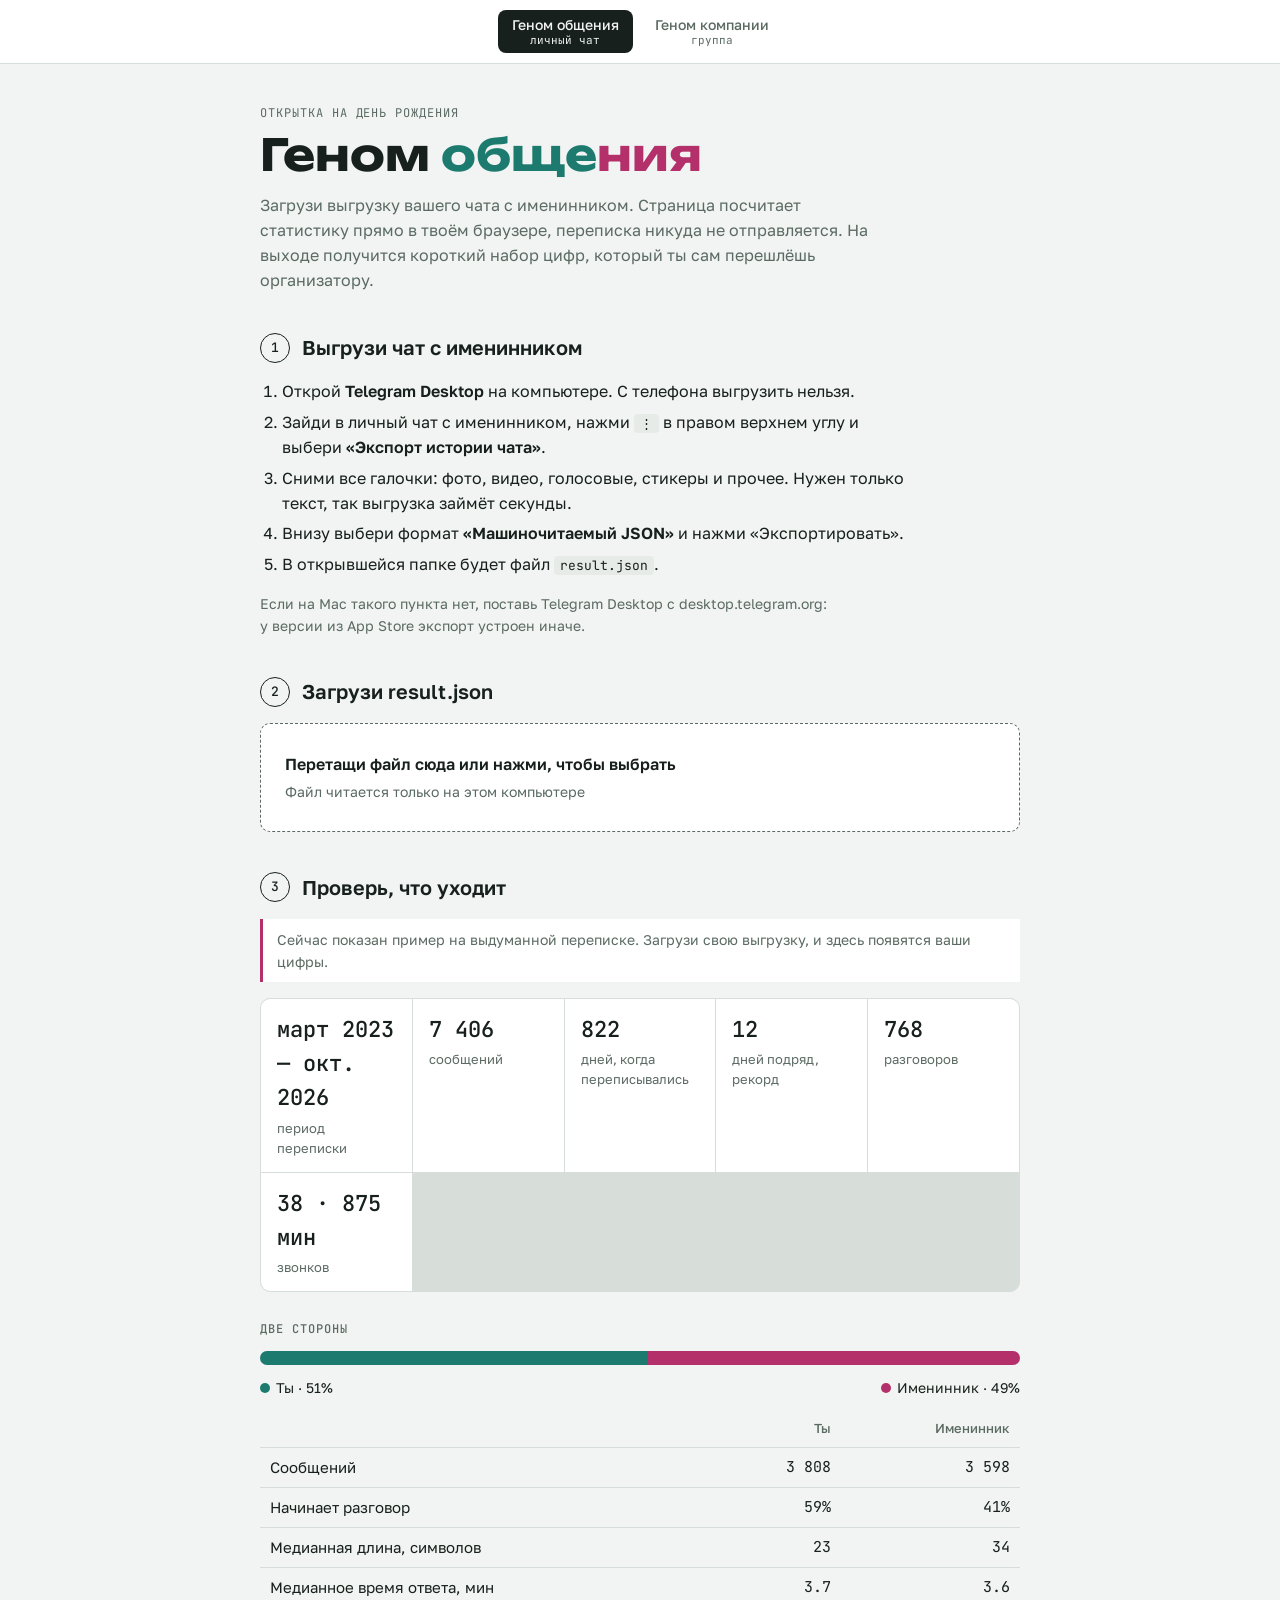
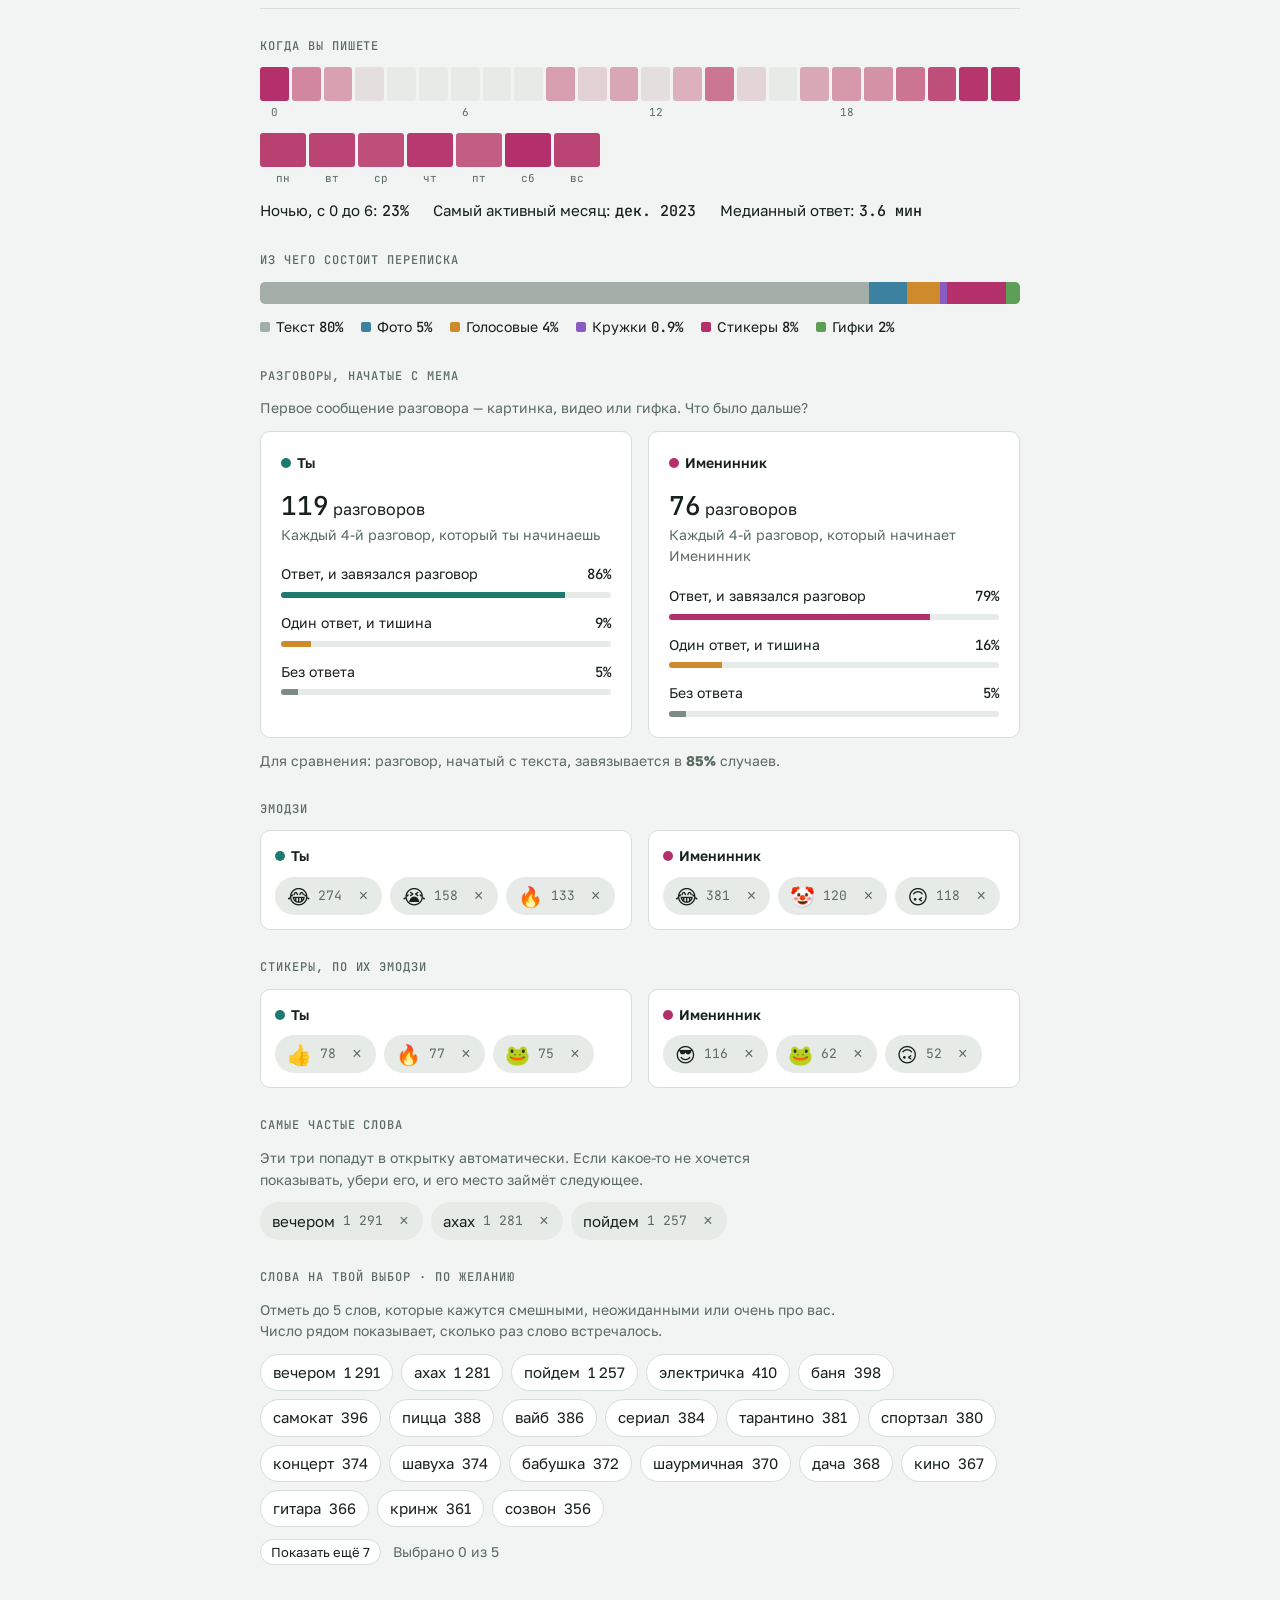
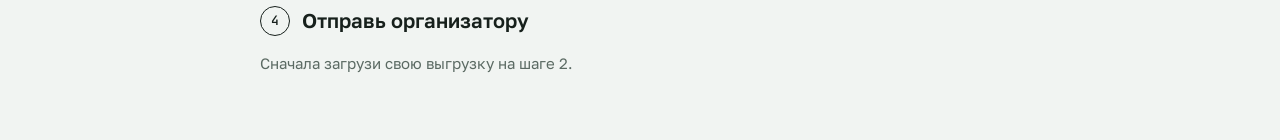
==== commit 362656e9: "split/reuse" ====
--- a/index.html
+++ b/index.html
@@ -1,140 +1,17 @@
-<!doctype html><html><head><meta charset=utf8><meta name=viewport content="width=device-width,initial-scale=1,viewport-fit=cover"><style>:root{color-scheme:light;box-sizing:border-box;padding-top:env(safe-area-inset-top,0px);padding-bottom:env(safe-area-inset-bottom,0px)}html{scroll-padding-top:env(safe-area-inset-top,0px)}body{margin:0;padding:0;font:14px -apple-system,BlinkMacSystemFont,sans-serif;background:#faf9f5;color:#141413}img{max-width:100%}[hidden]:not([hidden=until-found i]){display:none!important}</style></head><body>
+<!doctype html>
+<html lang="ru">
+<head>
+<meta charset="utf-8">
+<meta name="viewport" content="width=device-width,initial-scale=1,viewport-fit=cover">
 <title>Геном общения</title>
 <link rel="preconnect" href="https://fonts.googleapis.com">
 <link rel="preconnect" href="https://fonts.gstatic.com" crossorigin>
 <link href="https://fonts.googleapis.com/css2?family=Unbounded:wght@500;700&family=Golos+Text:wght@400;500;600&family=JetBrains+Mono:wght@400;500&display=swap" rel="stylesheet">
-<style>
-/* Layout: one narrow lab-report column, four steps top to bottom; two "strands" (friend / birthday) are colour-coded everywhere */
-:root{
-  --bg:#F1F4F2; --surface:#FFFFFF; --ink:#17201C; --muted:#5B6A63; --line:#D7DED9; --cell:#E6EBE8;
-  --friend:#1C7A6F; --bday:#B3306A; --accent:#B3306A; --danger:#B4321F;
-  --m-text:#A3AEA8; --m-photo:#3C81A0; --m-voice:#CF8A2C; --m-vnote:#8A5BC1; --m-sticker:#B3306A; --m-gif:#5E9F58; --m-video:#2E5C89; --m-other:#7E8A84;
-  --font-display:"Unbounded","Golos Text",system-ui,sans-serif;
-  --font-body:"Golos Text",system-ui,-apple-system,"Segoe UI",Roboto,sans-serif;
-  --font-mono:"JetBrains Mono",ui-monospace,Menlo,Consolas,monospace;
-}
-@media (prefers-color-scheme: dark){ :root:not([data-theme="light"]){
-  --bg:#111614; --surface:#18201C; --ink:#E4EBE7; --muted:#93A29A; --line:#2B3530; --cell:#222B27;
-  --friend:#4FB9AA; --bday:#EC6FA2; --accent:#EC6FA2; --danger:#F07A63;
-  --m-text:#5E6B65; --m-photo:#5DA4C4; --m-voice:#E3A24A; --m-vnote:#A983DB; --m-sticker:#EC6FA2; --m-gif:#7DBF77; --m-video:#5F8CC0; --m-other:#45514B;
-  color-scheme:dark; } }
-:root[data-theme="dark"]{
-  --bg:#111614; --surface:#18201C; --ink:#E4EBE7; --muted:#93A29A; --line:#2B3530; --cell:#222B27;
-  --friend:#4FB9AA; --bday:#EC6FA2; --accent:#EC6FA2; --danger:#F07A63;
-  --m-text:#5E6B65; --m-photo:#5DA4C4; --m-voice:#E3A24A; --m-vnote:#A983DB; --m-sticker:#EC6FA2; --m-gif:#7DBF77; --m-video:#5F8CC0; --m-other:#45514B;
-  color-scheme:dark; }
-
-body{background:var(--bg);color:var(--ink);font-family:var(--font-body);font-size:16px;line-height:1.55}
-.wrap{max-width:760px;margin:0 auto;padding:40px 16px 64px;display:flex;flex-direction:column;gap:40px}
-h1,h2,h3{margin:0;text-wrap:balance}
-p{margin:0}
-.eyebrow{font-family:var(--font-mono);font-size:12px;letter-spacing:.08em;text-transform:uppercase;color:var(--muted)}
-h1{font-family:var(--font-display);font-weight:700;font-size:clamp(30px,6vw,44px);line-height:1.1;margin-top:8px}
-h1 .f{color:var(--friend)} h1 .b{color:var(--bday)}
-.lede{margin-top:14px;max-width:62ch;color:var(--muted)}
-.head{display:flex;flex-direction:column}
-
-.step{display:flex;flex-direction:column;gap:16px}
-.step h2{font-size:20px;font-weight:600;display:flex;align-items:center;gap:12px}
-.n{font-family:var(--font-mono);font-size:13px;font-weight:500;width:28px;height:28px;border-radius:50%;border:1.5px solid var(--ink);display:inline-grid;place-items:center;flex:none}
-
-.howto{margin:0;padding-left:22px;display:flex;flex-direction:column;gap:6px;max-width:64ch}
-.howto b{font-weight:600}
-.hint{font-size:14px;color:var(--muted);max-width:64ch}
-kbd{font-family:var(--font-mono);font-size:13px;background:var(--cell);border-radius:4px;padding:1px 6px}
-
-.drop{display:flex;flex-direction:column;gap:4px;align-items:flex-start;padding:28px 24px;border:1.5px dashed var(--muted);border-radius:10px;background:var(--surface);cursor:pointer;transition:border-color .15s,background .15s}
-.drop:hover,.drop.over{border-color:var(--accent);border-style:solid}
-.drop:focus-within{outline:2px solid var(--accent);outline-offset:2px}
-.drop input{position:absolute;width:1px;height:1px;opacity:0}
-.drop-main{font-weight:600}
-.drop-sub{font-size:14px;color:var(--muted)}
-.error{color:var(--danger);font-weight:500;max-width:64ch}
-
-.sample-note{font-size:14px;padding:10px 14px;border-left:3px solid var(--accent);background:var(--surface);color:var(--muted)}
-.who{display:flex;flex-wrap:wrap;gap:8px 20px;align-items:center;font-size:15px}
-.who legend{font-weight:600;padding:0;margin-bottom:6px;width:100%}
-.who fieldset{border:0;margin:0;padding:0;display:flex;flex-wrap:wrap;gap:8px 20px}
-.who label{display:flex;gap:8px;align-items:center;cursor:pointer}
-
-.report{display:flex;flex-direction:column;gap:28px}
-.kpis{display:grid;grid-template-columns:repeat(auto-fit,minmax(140px,1fr));gap:1px;background:var(--line);border:1px solid var(--line);border-radius:10px;overflow:hidden}
-.kpi{background:var(--surface);padding:14px 16px;display:flex;flex-direction:column;gap:2px}
-.kpi .v{font-family:var(--font-mono);font-size:22px;font-weight:500;font-variant-numeric:tabular-nums}
-.kpi .l{font-size:13px;color:var(--muted)}
-
-.block{display:flex;flex-direction:column;gap:12px}
-.block h3{font-family:var(--font-mono);font-size:12px;font-weight:500;letter-spacing:.08em;text-transform:uppercase;color:var(--muted)}
-
-.strand{display:flex;height:14px;border-radius:7px;overflow:hidden;background:var(--cell)}
-.strand .f{background:var(--friend)} .strand .b{background:var(--bday)}
-.legend2{display:flex;justify-content:space-between;gap:12px;font-size:14px;flex-wrap:wrap}
-.dot{display:inline-block;width:10px;height:10px;border-radius:50%;margin-right:6px;vertical-align:baseline}
-.dot.f{background:var(--friend)} .dot.b{background:var(--bday)}
-
-.tbl-wrap{overflow-x:auto}
-table{border-collapse:collapse;width:100%;font-size:15px}
-th,td{padding:8px 10px;text-align:left;border-bottom:1px solid var(--line)}
-th{font-weight:500;color:var(--muted);font-size:13px}
-td.num{font-family:var(--font-mono);font-variant-numeric:tabular-nums;text-align:right}
-th.num{text-align:right}
-
-.gel{display:grid;gap:3px}
-.gel.h{grid-template-columns:repeat(24,minmax(0,1fr))}
-.gel.w{grid-template-columns:repeat(7,minmax(0,1fr));max-width:340px}
-.gel .c{height:34px;border-radius:3px}
-.gel .lab{font-family:var(--font-mono);font-size:11px;color:var(--muted);text-align:center;font-variant-numeric:tabular-nums}
-.facts{display:flex;flex-wrap:wrap;gap:6px 24px;font-size:15px}
-.facts b{font-family:var(--font-mono);font-weight:500}
-
-.mix{display:flex;height:22px;border-radius:5px;overflow:hidden;background:var(--cell)}
-.mix span{display:block;height:100%}
-.pick{display:inline-flex;align-items:center;gap:8px;padding:6px 12px;border-radius:999px;border:1px solid var(--line);background:var(--surface);color:var(--ink);font:inherit;font-size:15px;cursor:pointer}
-.pick:hover:not(:disabled){border-color:var(--muted)}
-.pick[aria-pressed="true"]{background:var(--ink);border-color:var(--ink);color:var(--bg)}
-.pick[aria-pressed="true"] .cnt{color:var(--bg);opacity:.7}
-.pick:disabled{opacity:.4;cursor:default}
-.side.meme{padding:20px;gap:18px}
-.meme-lead{display:flex;flex-direction:column;gap:2px}
-.meme-lead b{font-family:var(--font-mono);font-weight:500;font-size:26px;line-height:1.1;font-variant-numeric:tabular-nums}
-.meme-sub{font-size:14px;color:var(--muted)}
-.outcomes{display:flex;flex-direction:column;gap:14px}
-.oc{display:grid;grid-template-columns:minmax(0,1fr) auto;gap:6px 12px;font-size:14px;align-items:baseline}
-.oc b{font-family:var(--font-mono);font-weight:500;font-variant-numeric:tabular-nums}
-.meter{grid-column:1/-1;height:6px;border-radius:3px;background:var(--cell);overflow:hidden}
-.meter span{display:block;height:100%}
-.more{font-size:14px;padding:6px 14px}
-.mix.thin{height:12px;border-radius:6px}
-.mix-legend{display:flex;flex-wrap:wrap;gap:6px 18px;font-size:14px}
-.mix-legend i{display:inline-block;width:10px;height:10px;border-radius:2px;margin-right:6px}
-.mix-legend b{font-family:var(--font-mono);font-weight:500;margin-left:4px}
-
-.pair{display:grid;grid-template-columns:repeat(auto-fit,minmax(220px,1fr));gap:16px}
-.side{background:var(--surface);border:1px solid var(--line);border-radius:10px;padding:14px;display:flex;flex-direction:column;gap:10px;min-width:0}
-.side-h{font-size:14px;font-weight:600}
-.chips{display:flex;flex-wrap:wrap;gap:8px}
-.chip{display:inline-flex;align-items:center;gap:8px;padding:6px 6px 6px 12px;border-radius:999px;background:var(--cell);font-size:15px}
-.chip .g{font-size:20px;line-height:1}
-.chip .cnt{font-family:var(--font-mono);font-size:13px;color:var(--muted)}
-.x{border:0;background:transparent;color:var(--muted);width:26px;height:26px;border-radius:50%;cursor:pointer;font-size:16px;line-height:1;display:grid;place-items:center}
-.x:hover{background:var(--line);color:var(--ink)}
-.x:focus-visible,button:focus-visible,input:focus-visible,textarea:focus-visible{outline:2px solid var(--accent);outline-offset:2px}
-.empty{font-size:14px;color:var(--muted)}
-.removed{font-size:14px;color:var(--muted);display:flex;flex-wrap:wrap;gap:6px;align-items:center}
-.restore{border:1px solid var(--line);background:var(--surface);color:var(--ink);border-radius:999px;padding:2px 10px;font:inherit;font-size:13px;cursor:pointer}
-.restore:hover{border-color:var(--muted)}
-
-.send{display:flex;flex-direction:column;gap:12px}
-.send label{font-weight:600;font-size:15px}
-.send input{font:inherit;padding:10px 12px;border:1px solid var(--line);border-radius:8px;background:var(--surface);color:var(--ink);max-width:360px}
-.send textarea{font-family:var(--font-mono);font-size:12px;padding:12px;border:1px solid var(--line);border-radius:8px;background:var(--surface);color:var(--ink);width:100%;box-sizing:border-box;resize:vertical;min-height:110px}
-.row{display:flex;flex-wrap:wrap;gap:12px;align-items:center}
-.btn{font:inherit;font-weight:600;padding:11px 20px;border-radius:8px;border:0;background:var(--ink);color:var(--bg);cursor:pointer}
-.btn:hover{opacity:.88}
-.status{font-size:14px;color:var(--muted)}
-.locked{font-size:15px;color:var(--muted)}
-@media (prefers-reduced-motion: reduce){*{transition:none!important}}
-</style>
+<link rel="stylesheet" href="css/base.css">
+<link rel="stylesheet" href="css/personal.css">
+</head>
+<body>
+<nav class="nav" id="nav" aria-label="Страницы"></nav>
 
 <main class="wrap">
   <header class="head">
@@ -189,534 +66,10 @@
   </section>
 </main>
 
-<script id="core">
-/* ---------- analysis core (no DOM) ---------- */
-const GAP_SEC = 4 * 3600; // a pause longer than this starts a new conversation
-
-const STOP_WORDS = `и в во не что он на я с со как а то все она так его но да ты к у же вы за бы по только ее мне было вот от меня еще нет о из ему теперь когда даже ну вдруг ли если уже или ни быть был него до вас нибудь опять уж вам ведь там потом себя ничего ей может они тут где есть надо ней для мы тебя их чем была сам чтоб без будто чего раз тоже себе под будет ж тогда кто этот того потому этого какой совсем ним здесь этом один почти мой тем чтобы нее сейчас были куда зачем всех никогда можно при наконец два об другой хоть после над больше тот через эти нас про всего них какая много разве три эту моя впрочем хорошо свою этой перед иногда лучше чуть том нельзя такой им более всегда конечно всю между это тебе тобой мной мною нам вами ими свой своя свои своих твой твоя твои твое твоем наш наша наши ваш ваша который которая которые которых просто очень типа короче вообще кстати ладно давай давайте сегодня завтра вчера щас ага угу неа окей ок норм нормально привет пока спасибо пожалуйста блин вроде прям прямо чет чето ваще такое такая такие этих этим эта эти тоже нужно знаю думаю хочу могу можешь будешь буду сделать делать сказал сказала говорит говорю мог могла хотел хотела было будут всё еще ещё либо пусть кажется точно вообщем вобщем нету есть какие какой каких какое тебя тебе мне меня the and you for that this with are was not but have just what its i'm dont don't yes okay lol`.split(/\s+/);
-
-const RV = /^(.*?[аеиоуыэюя])(.*)$/;
-const PG = /((ив|ивши|ившись|ыв|ывши|ывшись)|((?<=[ая])(в|вши|вшись)))$/;
-const REF = /(с[яь])$/;
-const ADJ = /(ее|ие|ые|ое|ими|ыми|ей|ий|ый|ой|ем|им|ым|ом|его|ого|ему|ому|их|ых|ую|юю|ая|яя|ою|ею)$/;
-const PART = /((ивш|ывш|ующ)|((?<=[ая])(ем|нн|вш|ющ|щ)))$/;
-const VERB = /((ила|ыла|ена|ейте|уйте|ите|или|ыли|ей|уй|ил|ыл|им|ым|ен|ило|ыло|ено|ят|ует|уют|ит|ыт|ены|ить|ыть|ишь|ую|ю)|((?<=[ая])(ла|на|ете|йте|ли|й|л|ем|н|ло|но|ет|ют|ны|ть|ешь|нно)))$/;
-const NOUN = /(а|ев|ов|ие|ье|е|иями|ями|ами|еи|ии|и|ией|ей|ой|ий|й|иям|ям|ием|ем|ам|ом|о|у|ах|иях|ях|ы|ь|ию|ью|ю|ия|ья|я)$/;
-const DER = /[^аеиоуыэюя][аеиоуыэюя]+[^аеиоуыэюя]+[аеиоуыэюя].*(?<=о)сть?$/;
-
-// Russian Porter stemmer
-function stem(w){
-  const m = RV.exec(w); if(!m) return w;
-  const pre = m[1]; let rv = m[2], t;
-  t = rv.replace(PG, '');
-  if(t === rv){
-    rv = rv.replace(REF, '');
-    t = rv.replace(ADJ, '');
-    if(t !== rv){ rv = t.replace(PART, ''); }
-    else { t = rv.replace(VERB, ''); rv = (t === rv) ? rv.replace(NOUN, '') : t; }
-  } else rv = t;
-  rv = rv.replace(/и$/, '');
-  if(DER.test(rv)) rv = rv.replace(/ость?$/, '');
-  t = rv.replace(/ь$/, '');
-  if(t !== rv) rv = t; else { rv = rv.replace(/ейше?$/, ''); rv = rv.replace(/нн$/, 'н'); }
-  return pre + rv;
-}
-const isCyr = w => /[а-я]/.test(w);
-const keyOf = w => isCyr(w) ? stem(w) : w;
-const STOP = new Set(STOP_WORDS.map(w => w.replace(/ё/g, 'е')));
-const STOP_KEYS = new Set([...STOP].filter(w => w.length >= 3).map(keyOf));
-
-const URL_RE = /https?:\/\/\S+|www\.\S+/g;
-const LAUGH = /^(а?(х+а+)+х*|(х+е+)+х*|(х+и+)+х*)$/;
-const PICTO = /\p{Extended_Pictographic}/u;
-const SEG = (typeof Intl !== 'undefined' && Intl.Segmenter) ? new Intl.Segmenter('ru', {granularity:'grapheme'}) : null;
-
-function textOf(m){
-  const t = m.text;
-  if(typeof t === 'string') return t;
-  if(!Array.isArray(t)) return '';
-  return t.map(x => typeof x === 'string' ? x
-    : (['link','mention','email','phone','bot_command','code','pre'].includes(x.type) ? ' ' : (x.text || ''))).join('');
-}
-function classify(m){
-  switch(m.media_type){
-    case 'sticker': return 'sticker';
-    case 'voice_message': return 'voice';
-    case 'video_message': return 'videoNote';
-    case 'animation': return 'gif';
-    case 'video_file': return 'video';
-    case 'audio_file': return 'audio';
-  }
-  if(m.photo) return 'photo';
-  if(m.file || m.media_type) return 'file';
-  if(m.poll || m.location_information || m.contact_information || m.place_name) return 'other';
-  return 'text';
-}
-function bump(map, key, display){ const v = map.get(key); if(v) v.n++; else map.set(key, {n:1, d:display}); }
-const normE = e => e.replace(/️/g, '');
-function emojiScan(t, map){
-  if(!PICTO.test(t)) return;
-  if(SEG){ for(const {segment:g} of SEG.segment(t)) if(PICTO.test(g)) bump(map, normE(g), g); }
-  else { for(const g of t.match(/\p{Extended_Pictographic}/gu) || []) bump(map, normE(g), g); }
-}
-function wordScan(t, words, nameKeys){
-  const ms = t.toLowerCase().replace(URL_RE, ' ').replace(/@\w+/g, ' ').match(/[a-zа-яё]+/g);
-  if(!ms) return;
-  for(let w of ms){
-    w = w.replace(/ё/g, 'е');
-    if(w.length < 3) continue;
-    let k;
-    if(LAUGH.test(w)){ w = 'ахах'; k = 'ахах'; }
-    else { if(STOP.has(w)) continue; k = keyOf(w); }
-    if(k.length < 2 || STOP_KEYS.has(k) || nameKeys.has(k)) continue;
-    let v = words.get(k);
-    if(!v){ v = {n:0, forms:new Map()}; words.set(k, v); }
-    v.n++; v.forms.set(w, (v.forms.get(w) || 0) + 1);
-  }
-}
-function median(a){ if(!a.length) return 0; const s = Float64Array.from(a).sort(); const h = s.length >> 1; return s.length % 2 ? s[h] : (s[h-1] + s[h]) / 2; }
-const r2 = x => Math.round(x * 100) / 100;
-const r1 = x => Math.round(x * 10) / 10;
-function topList(map, k){ return [...map.entries()].sort((a,b) => b[1].n - a[1].n).slice(0, k).map(([key, v]) => ({key, d:v.d, n:v.n})); }
-
-class ChatError extends Error { constructor(code){ super(code); this.code = code; } }
-
-const authorId = m => m.from_id || ('name:' + (m.from || '?'));
-
-// Step A: validate the export and find who is who
-function inspect(data){
-  if(data && data.chats && Array.isArray(data.chats.list)) throw new ChatError('full');
-  if(!data || !Array.isArray(data.messages)) throw new ChatError('format');
-  if(data.type && !['personal_chat','bot_chat'].includes(data.type)) throw new ChatError('group');
-  const authors = new Map();
-  for(const m of data.messages){
-    if(m.type !== 'message') continue;
-    const id = authorId(m);
-    const a = authors.get(id);
-    if(a) a.n++; else authors.set(id, {id, name:m.from || 'Без имени', n:1});
-  }
-  if(authors.size < 2) throw new ChatError('oneSide');
-  const list = [...authors.values()].sort((a,b) => b.n - a.n).slice(0, 2);
-  const byChat = data.id != null ? list.find(a => a.id === 'user' + data.id) : null;
-  return {authors:list, guess:(byChat || list[1]).id};
-}
-
-// Step B: crunch numbers for a chosen birthday person
-function compute(data, bId){
-  const mk = () => ({n:0, lens:[], starts:0, replies:[], emoji:new Map(), stick:new Map()});
-  const S = {f:mk(), b:mk()};
-  const hours = Array(24).fill(0), wd = Array(7).fill(0), days = new Set(), months = new Map();
-  const media = {text:0, photo:0, voice:0, videoNote:0, sticker:0, gif:0, video:0, audio:0, file:0, other:0};
-  const words = new Map();
-  const nameKeys = new Set();
-  const names = [data.name || ''];
-  for(const m of data.messages) if(m.type === 'message' && m.from) names.push(m.from);
-  for(const n of new Set(names)) for(let w of (n.toLowerCase().match(/[a-zа-яё]+/g) || [])){ w = w.replace(/ё/g,'е'); if(w.length >= 2) nameKeys.add(keyOf(w)); }
-
-  let total = 0, convos = 0, calls = 0, callSec = 0, prevTs = null, prevSide = null, first = null, last = null;
-  // conversations opened with a picture / video / gif: did the other side engage?
-  const mkMs = () => ({count:0, ignored:0, oneReply:0, continued:0});
-  const memeAcc = {f:mkMs(), b:mkMs()}, textAcc = {count:0, continued:0};
-  let cur = null;
-  const closeConvo = () => {
-    if(!cur) return;
-    if(cur.media){
-      const a = memeAcc[cur.side]; a.count++;
-      if(cur.switches === 0) a.ignored++; else if(cur.switches === 1) a.oneReply++; else a.continued++;
-    } else if(cur.text){
-      textAcc.count++; if(cur.switches >= 2) textAcc.continued++;
-    }
-  };
-  for(const m of data.messages){
-    if(m.type === 'service'){
-      if(m.action === 'phone_call' && m.duration_seconds > 0){ calls++; callSec += m.duration_seconds; }
-      continue;
-    }
-    if(m.type !== 'message') continue;
-    const side = authorId(m) === bId ? 'b' : 'f';
-    const s = S[side]; s.n++; total++;
-    const ds = m.date || '', day = ds.slice(0, 10), h = parseInt(ds.slice(11, 13), 10);
-    if(day.length === 10){
-      days.add(day);
-      if(!first || day < first) first = day;
-      if(!last || day > last) last = day;
-      const mo = day.slice(0, 7); months.set(mo, (months.get(mo) || 0) + 1);
-      wd[(new Date(day + 'T00:00:00Z').getUTCDay() + 6) % 7]++;
-    }
-    if(h >= 0 && h < 24) hours[h]++;
-    const ts = m.date_unixtime ? +m.date_unixtime : Date.parse(ds) / 1000;
-    const kind = classify(m); media[kind]++;
-    if(prevTs === null || ts - prevTs > GAP_SEC){
-      s.starts++; convos++;
-      closeConvo();
-      cur = {side, media:MEDIA_START.has(kind), text:kind === 'text', switches:0, last:side};
-    } else {
-      if(side !== prevSide) s.replies.push((ts - prevTs) / 60);
-      if(side !== cur.last){ cur.switches++; cur.last = side; }
-    }
-    prevTs = ts; prevSide = side;
-
-    if(kind === 'sticker' && m.sticker_emoji) bump(s.stick, normE(m.sticker_emoji), m.sticker_emoji);
-    if(m.forwarded_from) continue;
-    const t = textOf(m); if(!t || !t.trim()) continue;
-    s.lens.push([...t].length);
-    emojiScan(t, s.emoji);
-    wordScan(t, words, nameKeys);
-  }
-
-  closeConvo();
-  const memeOut = k => { const a = memeAcc[k], st = S[k].starts;
-    return {count:a.count, ofStarts:st ? r2(a.count / st) : 0,
-      ignored:a.count ? r2(a.ignored / a.count) : 0, oneReply:a.count ? r2(a.oneReply / a.count) : 0, continued:a.count ? r2(a.continued / a.count) : 0}; };
-  const dn = [...days].map(d => Date.UTC(+d.slice(0,4), +d.slice(5,7) - 1, +d.slice(8,10)) / 864e5).sort((a,b) => a - b);
-  let streak = 0, run = 0, prev = null;
-  for(const x of dn){ run = (prev !== null && x - prev === 1) ? run + 1 : 1; if(run > streak) streak = run; prev = x; }
-  let peakMonth = null, peakN = 0;
-  for(const [mo, n] of months) if(n > peakN){ peakN = n; peakMonth = mo; }
-
-  const side = k => { const s = S[k]; return {
-    messages:s.n, share:total ? r2(s.n / total) : 0, medianLen:Math.round(median(s.lens)),
-    startsConvos:convos ? r2(s.starts / convos) : 0, medianReplyMin:r1(median(s.replies)) }; };
-  const wordList = [...words.entries()].sort((a,b) => b[1].n - a[1].n).slice(0, 120).map(([key, v]) => {
-    let best = '', bn = 0; for(const [f, n] of v.forms) if(n > bn){ bn = n; best = f; }
-    return {key, d:best, n:v.n};
-  });
-  return {
-    total, convos, first, last, activeDays:days.size, streak, peakMonth, peakN,
-    calls, callMin:Math.round(callSec / 60),
-    sides:{friend:side('f'), birthday:side('b')},
-    hours, weekdays:wd,
-    nightShare:total ? r2(hours.slice(0, 6).reduce((a,b) => a + b, 0) / total) : 0,
-    medianReplyMin:r1(median(S.f.replies.concat(S.b.replies))),
-    media,
-    memeStarts:{friend:memeOut('f'), birthday:memeOut('b')},
-    textStartsContinued:textAcc.count ? r2(textAcc.continued / textAcc.count) : 0,
-    cand:{ ef:topList(S.f.emoji, 15), eb:topList(S.b.emoji, 15), sf:topList(S.f.stick, 15), sb:topList(S.b.stick, 15), words:wordList }
-  };
-}
-
-const MEDIA_START = new Set(['photo','video','gif']);
-const pick = (list, excl, k = 3) => list.filter(x => !excl.has(x.key)).slice(0, k);
-
-// Step C: the contract that goes to the organiser
-const PICK_SHOW = 20, PICK_MAX = 5;
-function buildGenome(st, excl, friendName, picked = new Set()){
-  const media = {}; for(const k in st.media) media[k] = st.total ? Math.round(st.media[k] / st.total * 1000) / 1000 : 0;
-  const pairs = (list, ex) => pick(list, ex).map(x => [x.d, x.n]);
-  return {
-    version:1,
-    friend:friendName,
-    period:{from:st.first, to:st.last},
-    totals:{messages:st.total, activeDays:st.activeDays, longestStreak:st.streak, conversations:st.convos},
-    peakMonth:st.peakMonth,
-    calls:{count:st.calls, minutes:st.callMin},
-    bySide:{
-      friend:{share:st.sides.friend.share, medianLen:st.sides.friend.medianLen, startsConvos:st.sides.friend.startsConvos, medianReplyMin:st.sides.friend.medianReplyMin},
-      birthday:{share:st.sides.birthday.share, medianLen:st.sides.birthday.medianLen, startsConvos:st.sides.birthday.startsConvos, medianReplyMin:st.sides.birthday.medianReplyMin}
-    },
-    hours:st.hours, weekdays:st.weekdays, nightShare:st.nightShare,
-    medianReplyMin:st.medianReplyMin,
-    media,
-    memeStarts:st.memeStarts,
-    textStartsContinued:st.textStartsContinued,
-    emoji:{friend:pairs(st.cand.ef, excl.ef), birthday:pairs(st.cand.eb, excl.eb)},
-    stickerEmoji:{friend:pairs(st.cand.sf, excl.sf), birthday:pairs(st.cand.sb, excl.sb)},
-    topWords:pick(st.cand.words, excl.words).map(x => x.d),
-    pickedWords:st.cand.words.filter(x => picked.has(x.key) && !excl.words.has(x.key)).map(x => [x.d, x.n])
-  };
-}
-
-// Invented chat used for the first view
-function makeSample(){
-  let seed = 11; const rnd = () => (seed = (seed * 16807) % 2147483647) / 2147483647;
-  const any = a => a[Math.floor(rnd() * a.length)];
-  const vocab = ['шавуха','созвон','кринж','катка','дедлайн','электричка','пицца','котик','рофл','баня','кино','спортзал','самокат','тарантино','хинкали','вайб','бургер','сериал','концерт','дача','шаурмичная','ипотека','бабушка','гитара'];
-  const filler = ['ну','да','это','просто','короче','вообще','там','я','ты','вечером','давай','может','пойдём','надо','сегодня','ахаха'];
-  const emoF = ['😂','😂','🔥','👍','❤️','😭'], emoB = ['😂','😂','😂','🤡','🙃','❤️','😎'];
-  const stF = ['🐸','👍','🔥','😴'], stB = ['😎','🙃','🤝','😎','🐸'];
-  const hoursPool = [9,11,13,14,17,18,19,20,20,21,21,22,22,23,23,0,0,1,2];
-  const fmt = t => new Date(t * 1000).toISOString().slice(0, 19);
-  const msgs = []; let id = 1;
-  let t = Date.UTC(2023, 2, 4, 20) / 1000; const end = Date.UTC(2026, 9, 6) / 1000;
-  while(t < end){
-    let side = rnd() < 0.58 ? 1 : 2;
-    const len = 2 + Math.floor(rnd() * 16);
-    for(let i = 0; i < len; i++){
-      const m = {id:id++, type:'message', date:fmt(t), date_unixtime:String(Math.floor(t)),
-        from:side === 1 ? 'Аня' : 'Именинник', from_id:'user' + side, text:''};
-      const r = (i === 0 && rnd() < 0.22) ? 0.13 : rnd(); // some conversations open with a meme
-      if(r < 0.08){ m.media_type = 'sticker'; m.sticker_emoji = any(side === 1 ? stF : stB); m.file = '(File not included)'; }
-      else if(r < 0.12){ m.media_type = 'voice_message'; m.file = '(File not included)'; }
-      else if(r < 0.15){ m.photo = '(File not included)'; }
-      else if(r < 0.16){ m.media_type = 'video_message'; m.file = '(File not included)'; }
-      else if(r < 0.18){ m.media_type = 'animation'; m.file = '(File not included)'; }
-      else {
-        const n = 1 + Math.floor(rnd() * (side === 1 ? 7 : 11)); const ws = [];
-        for(let j = 0; j < n; j++) ws.push(rnd() < 0.3 ? any(vocab) : any(filler));
-        if(rnd() < 0.28) ws.push(any(side === 1 ? emoF : emoB));
-        m.text = ws.join(' ');
-      }
-      msgs.push(m);
-      t += 20 + rnd() * 400;
-      if(rnd() < 0.55) side = 3 - side;
-    }
-    if(rnd() < 0.04) msgs.push({id:id++, type:'service', date:fmt(t), date_unixtime:String(Math.floor(t)), action:'phone_call', duration_seconds:Math.floor(120 + rnd() * 2400)});
-    const day = Math.floor(t / 86400) + 1 + Math.floor(rnd() * 2.2);
-    t = day * 86400 + any(hoursPool) * 3600 + rnd() * 3000;
-  }
-  return {name:'Именинник', type:'personal_chat', id:2, messages:msgs};
-}
-</script>
-
-<script>
-/* ---------- UI ---------- */
-const $ = id => document.getElementById(id);
-const esc = s => String(s).replace(/[&<>"']/g, c => ({'&':'&amp;','<':'&lt;','>':'&gt;','"':'&quot;',"'":'&#39;'}[c]));
-const fmtN = n => n.toLocaleString('ru-RU');
-const fmtMonth = ym => { if(!ym) return '—'; const [y, m] = ym.split('-').map(Number);
-  return new Date(Date.UTC(y, m - 1, 1)).toLocaleDateString('ru-RU', {month:'short', year:'numeric', timeZone:'UTC'}).replace(/\s?г\.?$/, ''); };
-const MEDIA = [['text','Текст','--m-text'],['photo','Фото','--m-photo'],['voice','Голосовые','--m-voice'],['videoNote','Кружки','--m-vnote'],
-  ['sticker','Стикеры','--m-sticker'],['gif','Гифки','--m-gif'],['video','Видео','--m-video'],['audio','Аудио','--m-other'],['file','Файлы','--m-other'],['other','Другое','--m-other']];
-const WD = ['пн','вт','ср','чт','пт','сб','вс'];
-const ERRORS = {
-  format:'Это не похоже на выгрузку чата. При экспорте выбери формат «Машиночитаемый JSON» и загрузи файл result.json.',
-  parse:'Не получилось прочитать файл как JSON. При экспорте выбери формат «Машиночитаемый JSON», а не HTML.',
-  full:'Это выгрузка всего аккаунта. Нужна выгрузка одного чата: открой чат с именинником и экспортируй историю из него.',
-  group:'Это групповой чат. Сюда нужен личный чат с именинником.',
-  oneSide:'В выгрузке сообщения только от одного человека. Проверь, что выгружен личный чат с именинником.'
-};
-
-let state = null; // {data, info, bId, stats, excl, sample, friendName}
-const freshExcl = () => ({ef:new Set(), eb:new Set(), sf:new Set(), sb:new Set(), words:new Set()});
-
-function load(data, sample){
-  const info = inspect(data);
-  state = {data, info, sample, bId:info.guess, excl:freshExcl()};
-  recompute();
-}
-function recompute(){
-  state.stats = compute(state.data, state.bId);
-  state.excl = freshExcl();
-  state.picked = new Set();
-  state.pickShow = PICK_SHOW;
-  const fr = state.info.authors.find(a => a.id !== state.bId);
-  state.friendName = fr ? fr.name : '';
-  if(!state.sample) $('fname').value = state.friendName;
-  render();
-}
-
-function chipList(listKey, list, title, cls){
-  const ex = state.excl[listKey];
-  const shown = pick(list, ex);
-  const removed = list.filter(x => ex.has(x.key));
-  const chips = shown.length
-    ? shown.map(x => `<span class="chip"><span class="g">${esc(x.d)}</span><span class="cnt">${fmtN(x.n)}</span><button class="x" type="button" data-l="${listKey}" data-k="${esc(x.key)}" aria-label="Убрать ${esc(x.d)}">×</button></span>`).join('')
-    : '<span class="empty">Ничего нет</span>';
-  const rem = removed.length ? `<div class="removed">Убрано: ${removed.map(x => `<button class="restore" type="button" data-r="${listKey}" data-k="${esc(x.key)}">${esc(x.d)} ↺</button>`).join('')}</div>` : '';
-  return `<div class="side"><div class="side-h"><span class="dot ${cls}"></span>${title}</div><div class="chips">${chips}</div>${rem}</div>`;
-}
-
-function wordTop(list){
-  const ex = state.excl.words, shown = pick(list, ex), removed = list.filter(x => ex.has(x.key));
-  const chips = shown.length
-    ? shown.map(x => `<span class="chip"><span>${esc(x.d)}</span><span class="cnt">${fmtN(x.n)}</span><button class="x" type="button" data-l="words" data-k="${esc(x.key)}" aria-label="Убрать ${esc(x.d)}">×</button></span>`).join('')
-    : '<span class="empty">Ничего нет</span>';
-  const rem = removed.length ? `<div class="removed">Убрано: ${removed.map(x => `<button class="restore" type="button" data-r="words" data-k="${esc(x.key)}">${esc(x.d)} ↺</button>`).join('')}</div>` : '';
-  return `<div class="chips">${chips}</div>${rem}`;
-}
-
-function wordPicker(list){
-  const avail = list.filter(x => !state.excl.words.has(x.key));
-  const pool = avail.slice(0, state.pickShow);
-  const full = state.picked.size >= PICK_MAX;
-  const chips = pool.map(x => { const on = state.picked.has(x.key);
-    return `<button class="pick" type="button" data-pick="${esc(x.key)}" aria-pressed="${on}" ${!on && full ? 'disabled' : ''}>${esc(x.d)}<span class="cnt">${fmtN(x.n)}</span></button>`; }).join('');
-  return `<div class="chips">${chips || '<span class="empty">Слов не нашлось</span>'}</div>
-    <div class="row">
-      ${avail.length > pool.length ? `<button class="restore more" type="button" data-more="1">Показать ещё ${Math.min(PICK_SHOW, avail.length - pool.length)}</button>` : ''}
-      <span class="status">Выбрано ${state.picked.size} из ${PICK_MAX}${full ? '. Чтобы выбрать другое, сними отметку с одного из слов' : ''}</span>
-    </div>`;
-}
-
-const plural = (n, one, few, many) => { const t = n % 100, u = n % 10;
-  return (t > 10 && t < 20) ? many : u === 1 ? one : (u >= 2 && u <= 4) ? few : many; };
-function memeSide(m, title, cls, who){
-  const pct = x => Math.round(x * 100) + '%';
-  const head = `<div class="side-h"><span class="dot ${cls}"></span>${title}</div>`;
-  if(!m.count) return `<div class="side meme">${head}<span class="empty">Ни одного разговора, начатого с мема</span></div>`;
-  const every = Math.max(1, Math.round(1 / Math.max(m.ofStarts, 0.001)));
-  const freq = every === 1 ? `Почти каждый разговор, который ${who}` : `Каждый ${every}-й разговор, который ${who}`;
-  const rows = [
-    ['continued', 'Ответ, и завязался разговор', cls === 'f' ? '--friend' : '--bday'],
-    ['oneReply', 'Один ответ, и тишина', '--m-voice'],
-    ['ignored', 'Без ответа', '--m-other']
-  ];
-  return `<div class="side meme">${head}
-    <p class="meme-lead"><span><b>${fmtN(m.count)}</b> ${plural(m.count, 'разговор', 'разговора', 'разговоров')}</span><span class="meme-sub">${freq}</span></p>
-    <div class="outcomes">${rows.map(([k, l, c]) => `<div class="oc"><span>${l}</span><b>${pct(m[k])}</b><div class="meter"><span style="width:${m[k] * 100}%;background:var(${c})"></span></div></div>`).join('')}</div>
-  </div>`;
-}
-
-function gel(arr, cls, labels){
-  const max = Math.max(1, ...arr);
-  const cells = arr.map((v, i) => `<div class="c" title="${labels[i]}: ${fmtN(v)}" style="background:color-mix(in oklab, var(--accent) ${Math.round(v / max * 100)}%, var(--cell))"></div>`).join('');
-  const labs = labels.map(l => `<div class="lab">${l}</div>`).join('');
-  return `<div class="gel ${cls}">${cells}${labs}</div>`;
-}
-
-function render(){
-  const st = state.stats, F = st.sides.friend, B = st.sides.birthday;
-  const bName = esc(state.info.authors.find(a => a.id === state.bId).name);
-  const fLabel = 'Ты', bLabel = bName;
-
-  $('sampleNote').hidden = !state.sample;
-  const who = $('who');
-  if(state.sample){ who.hidden = true; }
-  else {
-    who.hidden = false;
-    who.innerHTML = `<fieldset><legend>Кто из вас именинник?</legend>${state.info.authors.map(a =>
-      `<label><input type="radio" name="bday" id="bday-${esc(a.id)}" value="${esc(a.id)}" ${a.id === state.bId ? 'checked' : ''}> ${esc(a.name)}</label>`).join('')}</fieldset>`;
-  }
-
-  const kpis = [
-    [`${fmtMonth(st.first && st.first.slice(0,7))} — ${fmtMonth(st.last && st.last.slice(0,7))}`, 'период переписки'],
-    [fmtN(st.total), 'сообщений'],
-    [fmtN(st.activeDays), 'дней, когда переписывались'],
-    [fmtN(st.streak), 'дней подряд, рекорд'],
-    [fmtN(st.convos), 'разговоров'],
-  ];
-  if(st.calls) kpis.push([`${fmtN(st.calls)} · ${fmtN(st.callMin)} мин`, 'звонков']);
-
-  const hourLabels = Array.from({length:24}, (_, i) => i % 6 === 0 ? String(i) : '');
-  const hourBlock = `<div class="gel h">${st.hours.map((v, i) => `<div class="c" title="${i}:00 — ${fmtN(v)}" style="background:color-mix(in oklab, var(--accent) ${Math.round(v / Math.max(1, ...st.hours) * 100)}%, var(--cell))"></div>`).join('')}${hourLabels.map(l => `<div class="lab">${l}</div>`).join('')}</div>`;
-
-  const mixTotal = st.total || 1;
-  const mixParts = MEDIA.filter(([k]) => st.media[k] > 0);
-  const mix = mixParts.map(([k, l, c]) => `<span style="width:${st.media[k] / mixTotal * 100}%;background:var(${c})" title="${l}"></span>`).join('');
-  const mixLegend = mixParts.map(([k, l, c]) => `<span><i style="background:var(${c})"></i>${l}<b>${(st.media[k] / mixTotal * 100).toFixed(st.media[k] / mixTotal < 0.01 ? 1 : 0)}%</b></span>`).join('');
-
-  const pct = x => Math.round(x * 100) + '%';
-  $('report').innerHTML = `
-    <div class="kpis">${kpis.map(([v, l]) => `<div class="kpi"><span class="v">${v}</span><span class="l">${l}</span></div>`).join('')}</div>
-
-    <div class="block">
-      <h3>Две стороны</h3>
-      <div class="strand" role="img" aria-label="Доля сообщений: ты ${pct(F.share)}, ${bLabel} ${pct(B.share)}"><span class="f" style="width:${F.share * 100}%"></span><span class="b" style="width:${B.share * 100}%"></span></div>
-      <div class="legend2"><span><span class="dot f"></span>${fLabel} · ${pct(F.share)}</span><span><span class="dot b"></span>${bLabel} · ${pct(B.share)}</span></div>
-      <div class="tbl-wrap"><table>
-        <thead><tr><th></th><th class="num">${fLabel}</th><th class="num">${bLabel}</th></tr></thead>
-        <tbody>
-          <tr><td>Сообщений</td><td class="num">${fmtN(F.messages)}</td><td class="num">${fmtN(B.messages)}</td></tr>
-          <tr><td>Начинает разговор</td><td class="num">${pct(F.startsConvos)}</td><td class="num">${pct(B.startsConvos)}</td></tr>
-          <tr><td>Медианная длина, символов</td><td class="num">${F.medianLen}</td><td class="num">${B.medianLen}</td></tr>
-          <tr><td>Медианное время ответа, мин</td><td class="num">${F.medianReplyMin}</td><td class="num">${B.medianReplyMin}</td></tr>
-        </tbody></table></div>
-    </div>
-
-    <div class="block">
-      <h3>Когда вы пишете</h3>
-      ${hourBlock}
-      ${gel(st.weekdays, 'w', WD)}
-      <div class="facts">
-        <span>Ночью, с 0 до 6: <b>${pct(st.nightShare)}</b></span>
-        <span>Самый активный месяц: <b>${fmtMonth(st.peakMonth)}</b></span>
-        <span>Медианный ответ: <b>${st.medianReplyMin} мин</b></span>
-      </div>
-    </div>
-
-    <div class="block">
-      <h3>Из чего состоит переписка</h3>
-      <div class="mix">${mix}</div>
-      <div class="mix-legend">${mixLegend}</div>
-    </div>
-
-    <div class="block">
-      <h3>Разговоры, начатые с мема</h3>
-      <p class="hint">Первое сообщение разговора — картинка, видео или гифка. Что было дальше?</p>
-      <div class="pair">${memeSide(st.memeStarts.friend, fLabel, 'f', 'ты начинаешь')}${memeSide(st.memeStarts.birthday, bLabel, 'b', 'начинает ' + bLabel)}</div>
-      <p class="hint">Для сравнения: разговор, начатый с текста, завязывается в <b>${pct(st.textStartsContinued)}</b> случаев.</p>
-    </div>
-
-    <div class="block">
-      <h3>Эмодзи</h3>
-      <div class="pair">${chipList('ef', st.cand.ef, fLabel, 'f')}${chipList('eb', st.cand.eb, bLabel, 'b')}</div>
-    </div>
-
-    <div class="block">
-      <h3>Стикеры, по их эмодзи</h3>
-      <div class="pair">${chipList('sf', st.cand.sf, fLabel, 'f')}${chipList('sb', st.cand.sb, bLabel, 'b')}</div>
-    </div>
-
-    <div class="block">
-      <h3>Самые частые слова</h3>
-      <p class="hint">Эти три попадут в открытку автоматически. Если какое-то не хочется показывать, убери его, и его место займёт следующее.</p>
-      ${wordTop(st.cand.words)}
-    </div>
-
-    <div class="block">
-      <h3>Слова на твой выбор · по желанию</h3>
-      <p class="hint">Отметь до ${PICK_MAX} слов, которые кажутся смешными, неожиданными или очень про вас. Число рядом показывает, сколько раз слово встречалось.</p>
-      ${wordPicker(st.cand.words)}
-    </div>`;
-
-  $('sendLocked').hidden = !state.sample;
-  $('sendBox').hidden = state.sample;
-  updateOut();
-}
-
-function updateOut(){
-  if(!state || state.sample) return;
-  const name = $('fname').value.trim() || state.friendName;
-  $('out').value = JSON.stringify(buildGenome(state.stats, state.excl, name, state.picked));
-  $('copyStatus').textContent = '';
-}
-
-$('report').addEventListener('click', e => {
-  const b = e.target.closest('button'); if(!b) return;
-  let refocus = null;
-  if(b.dataset.more){ state.pickShow += PICK_SHOW; render(); return; }
-  if(b.dataset.pick){ const k = b.dataset.pick; if(state.picked.has(k)) state.picked.delete(k); else if(state.picked.size < PICK_MAX) state.picked.add(k); refocus = k; }
-  else if(b.dataset.l){ state.excl[b.dataset.l].add(b.dataset.k); if(b.dataset.l === 'words') state.picked.delete(b.dataset.k); }
-  else if(b.dataset.r){ state.excl[b.dataset.r].delete(b.dataset.k); }
-  else return;
-  render();
-  if(refocus){ const el = [...document.querySelectorAll('[data-pick]')].find(x => x.dataset.pick === refocus); if(el) el.focus(); }
-});
-$('who').addEventListener('change', e => { if(e.target.name === 'bday'){ state.bId = e.target.value; recompute(); } });
-$('fname').addEventListener('input', updateOut);
-$('copy').addEventListener('click', () => {
-  const v = $('out').value;
-  const fallback = () => { $('out').focus(); $('out').select(); $('copyStatus').textContent = 'Текст выделен, нажми Ctrl+C или ⌘C'; };
-  if(navigator.clipboard && navigator.clipboard.writeText){
-    navigator.clipboard.writeText(v).then(() => { $('copyStatus').textContent = 'Скопировано'; }, fallback);
-  } else fallback();
-});
-
-async function handleFile(file){
-  const err = $('err'); err.hidden = true;
-  if(!file) return;
-  $('dropStatus').textContent = `Читаю ${file.name}…`;
-  await new Promise(r => setTimeout(r, 30));
-  let data;
-  try { data = JSON.parse(await file.text()); }
-  catch(_){ err.textContent = ERRORS.parse; err.hidden = false; $('dropStatus').textContent = 'Файл читается только на этом компьютере'; return; }
-  try {
-    load(data, false);
-    $('dropStatus').textContent = `Загружено: ${file.name}, ${fmtN(state.stats.total)} сообщений`;
-    $('s3').scrollIntoView({behavior: matchMedia('(prefers-reduced-motion: reduce)').matches ? 'auto' : 'smooth', block:'start'});
-  } catch(e){
-    err.textContent = ERRORS[e.code] || ('Что-то пошло не так: ' + e.message);
-    err.hidden = false;
-    $('dropStatus').textContent = 'Файл читается только на этом компьютере';
-  }
-}
-$('file').addEventListener('change', e => handleFile(e.target.files[0]));
-const drop = $('drop');
-['dragenter','dragover'].forEach(t => drop.addEventListener(t, e => { e.preventDefault(); drop.classList.add('over'); }));
-['dragleave','drop'].forEach(t => drop.addEventListener(t, e => { e.preventDefault(); drop.classList.remove('over'); }));
-drop.addEventListener('drop', e => handleFile(e.dataTransfer.files[0]));
-
-load(makeSample(), true);
-</script>
-
-</body></html>+<script src="js/nav.js"></script>
+<script src="js/core/common.js"></script>
+<script src="js/core/personal.js"></script>
+<script src="js/ui/common.js"></script>
+<script src="js/ui/personal.js"></script>
+</body>
+</html>
--- a/css/base.css
+++ b/css/base.css
@@ -0,0 +1,51 @@
+/* Shared across pages: reset, theme tokens (light + dark), components that are identical everywhere, top nav. */
+:root{color-scheme:light;box-sizing:border-box;padding-top:env(safe-area-inset-top,0px);padding-bottom:env(safe-area-inset-bottom,0px)}
+html{scroll-padding-top:env(safe-area-inset-top,0px)}
+body{margin:0;padding:0}
+img{max-width:100%}
+[hidden]:not([hidden=until-found i]){display:none!important}
+
+:root{
+  --bg:#F1F4F2; --surface:#FFFFFF; --ink:#17201C; --muted:#5B6A63; --line:#D7DED9; --cell:#E6EBE8;
+  --accent:#B3306A; --danger:#B4321F;
+  --m-text:#A3AEA8; --m-photo:#3C81A0; --m-voice:#CF8A2C; --m-vnote:#8A5BC1; --m-sticker:#B3306A; --m-gif:#5E9F58; --m-video:#2E5C89; --m-other:#7E8A84;
+  --font-display:"Unbounded","Golos Text",system-ui,sans-serif;
+  --font-body:"Golos Text",system-ui,-apple-system,"Segoe UI",Roboto,sans-serif;
+  --font-mono:"JetBrains Mono",ui-monospace,Menlo,Consolas,monospace;
+}
+@media (prefers-color-scheme: dark){ :root:not([data-theme="light"]){
+  --bg:#111614; --surface:#18201C; --ink:#E4EBE7; --muted:#93A29A; --line:#2B3530; --cell:#222B27;
+  --accent:#EC6FA2; --danger:#F07A63;
+  --m-text:#5E6B65; --m-photo:#5DA4C4; --m-voice:#E3A24A; --m-vnote:#A983DB; --m-sticker:#EC6FA2; --m-gif:#7DBF77; --m-video:#5F8CC0; --m-other:#45514B;
+  color-scheme:dark; } }
+:root[data-theme="dark"]{
+  --bg:#111614; --surface:#18201C; --ink:#E4EBE7; --muted:#93A29A; --line:#2B3530; --cell:#222B27;
+  --accent:#EC6FA2; --danger:#F07A63;
+  --m-text:#5E6B65; --m-photo:#5DA4C4; --m-voice:#E3A24A; --m-vnote:#A983DB; --m-sticker:#EC6FA2; --m-gif:#7DBF77; --m-video:#5F8CC0; --m-other:#45514B;
+  color-scheme:dark; }
+
+body{background:var(--bg);color:var(--ink);font-family:var(--font-body)}
+h1,h2,h3,h4{margin:0;text-wrap:balance}
+p{margin:0}
+.eyebrow{font-family:var(--font-mono);font-size:12px;letter-spacing:.08em;text-transform:uppercase;color:var(--muted)}
+.sample-note{font-size:14px;padding:10px 14px;border-left:3px solid var(--accent);background:var(--surface);color:var(--muted)}
+.drop:hover,.drop.over{border-color:var(--accent);border-style:solid}
+.drop:focus-within{outline:2px solid var(--accent);outline-offset:2px}
+.drop input{position:absolute;width:1px;height:1px;opacity:0}
+.drop-main{font-weight:600}
+.kpi .l{font-size:13px;color:var(--muted)}
+.mix span{display:block;height:100%}
+.mix-legend i{display:inline-block;width:10px;height:10px;border-radius:2px;margin-right:6px}
+.mix-legend b{font-family:var(--font-mono);font-weight:500;margin-left:4px}
+.row{display:flex;flex-wrap:wrap;gap:12px;align-items:center}
+.btn:hover{opacity:.88}
+button:focus-visible,input:focus-visible,textarea:focus-visible{outline:2px solid var(--accent);outline-offset:2px}
+@media (prefers-reduced-motion: reduce){*{transition:none!important}}
+
+/* top nav (js/nav.js) */
+.nav ul{list-style:none;margin:0;padding:10px 16px;display:flex;flex-wrap:wrap;gap:4px 8px;justify-content:center;border-bottom:1px solid var(--line);background:var(--surface)}
+.nav a{display:flex;flex-direction:column;align-items:center;padding:6px 14px;border-radius:8px;color:var(--muted);text-decoration:none;font-size:14px;font-weight:500;line-height:1.25}
+.nav a small{font-family:var(--font-mono);font-size:11px;font-weight:400}
+.nav a:hover{background:var(--cell);color:var(--ink)}
+.nav a[aria-current="page"]{background:var(--ink);color:var(--bg)}
+.error a,.sample-note a{color:inherit}
--- a/css/personal.css
+++ b/css/personal.css
@@ -0,0 +1,106 @@
+/* Personal-chat page: one narrow lab-report column; two "strands" (friend / birthday) are colour-coded everywhere. */
+:root{
+  --friend:#1C7A6F; --bday:#B3306A;
+}
+@media (prefers-color-scheme: dark){ :root:not([data-theme="light"]){
+  --friend:#4FB9AA; --bday:#EC6FA2;
+  color-scheme:dark; } }
+:root[data-theme="dark"]{
+  --friend:#4FB9AA; --bday:#EC6FA2;
+  color-scheme:dark; }
+
+body{font-size:16px;line-height:1.55}
+.wrap{max-width:760px;margin:0 auto;padding:40px 16px 64px;display:flex;flex-direction:column;gap:40px}
+h1{font-family:var(--font-display);font-weight:700;font-size:clamp(30px,6vw,44px);line-height:1.1;margin-top:8px}
+h1 .f{color:var(--friend)} h1 .b{color:var(--bday)}
+.lede{margin-top:14px;max-width:62ch;color:var(--muted)}
+.head{display:flex;flex-direction:column}
+
+.step{display:flex;flex-direction:column;gap:16px}
+.step h2{font-size:20px;font-weight:600;display:flex;align-items:center;gap:12px}
+.n{font-family:var(--font-mono);font-size:13px;font-weight:500;width:28px;height:28px;border-radius:50%;border:1.5px solid var(--ink);display:inline-grid;place-items:center;flex:none}
+
+.howto{margin:0;padding-left:22px;display:flex;flex-direction:column;gap:6px;max-width:64ch}
+.howto b{font-weight:600}
+.hint{font-size:14px;color:var(--muted);max-width:64ch}
+kbd{font-family:var(--font-mono);font-size:13px;background:var(--cell);border-radius:4px;padding:1px 6px}
+
+.drop{display:flex;flex-direction:column;gap:4px;align-items:flex-start;padding:28px 24px;border:1.5px dashed var(--muted);border-radius:10px;background:var(--surface);cursor:pointer;transition:border-color .15s,background .15s}
+.drop-sub{font-size:14px;color:var(--muted)}
+.error{color:var(--danger);font-weight:500;max-width:64ch}
+
+.who{display:flex;flex-wrap:wrap;gap:8px 20px;align-items:center;font-size:15px}
+.who legend{font-weight:600;padding:0;margin-bottom:6px;width:100%}
+.who fieldset{border:0;margin:0;padding:0;display:flex;flex-wrap:wrap;gap:8px 20px}
+.who label{display:flex;gap:8px;align-items:center;cursor:pointer}
+
+.report{display:flex;flex-direction:column;gap:28px}
+.kpis{display:grid;grid-template-columns:repeat(auto-fit,minmax(140px,1fr));gap:1px;background:var(--line);border:1px solid var(--line);border-radius:10px;overflow:hidden}
+.kpi{background:var(--surface);padding:14px 16px;display:flex;flex-direction:column;gap:2px}
+.kpi .v{font-family:var(--font-mono);font-size:22px;font-weight:500;font-variant-numeric:tabular-nums}
+
+.block{display:flex;flex-direction:column;gap:12px}
+.block h3{font-family:var(--font-mono);font-size:12px;font-weight:500;letter-spacing:.08em;text-transform:uppercase;color:var(--muted)}
+
+.strand{display:flex;height:14px;border-radius:7px;overflow:hidden;background:var(--cell)}
+.strand .f{background:var(--friend)} .strand .b{background:var(--bday)}
+.legend2{display:flex;justify-content:space-between;gap:12px;font-size:14px;flex-wrap:wrap}
+.dot{display:inline-block;width:10px;height:10px;border-radius:50%;margin-right:6px;vertical-align:baseline}
+.dot.f{background:var(--friend)} .dot.b{background:var(--bday)}
+
+.tbl-wrap{overflow-x:auto}
+table{border-collapse:collapse;width:100%;font-size:15px}
+th,td{padding:8px 10px;text-align:left;border-bottom:1px solid var(--line)}
+th{font-weight:500;color:var(--muted);font-size:13px}
+td.num{font-family:var(--font-mono);font-variant-numeric:tabular-nums;text-align:right}
+th.num{text-align:right}
+
+.gel{display:grid;gap:3px}
+.gel.h{grid-template-columns:repeat(24,minmax(0,1fr))}
+.gel.w{grid-template-columns:repeat(7,minmax(0,1fr));max-width:340px}
+.gel .c{height:34px;border-radius:3px}
+.gel .lab{font-family:var(--font-mono);font-size:11px;color:var(--muted);text-align:center;font-variant-numeric:tabular-nums}
+.facts{display:flex;flex-wrap:wrap;gap:6px 24px;font-size:15px}
+.facts b{font-family:var(--font-mono);font-weight:500}
+
+.mix{display:flex;height:22px;border-radius:5px;overflow:hidden;background:var(--cell)}
+.pick{display:inline-flex;align-items:center;gap:8px;padding:6px 12px;border-radius:999px;border:1px solid var(--line);background:var(--surface);color:var(--ink);font:inherit;font-size:15px;cursor:pointer}
+.pick:hover:not(:disabled){border-color:var(--muted)}
+.pick[aria-pressed="true"]{background:var(--ink);border-color:var(--ink);color:var(--bg)}
+.pick[aria-pressed="true"] .cnt{color:var(--bg);opacity:.7}
+.pick:disabled{opacity:.4;cursor:default}
+.side.meme{padding:20px;gap:18px}
+.meme-lead{display:flex;flex-direction:column;gap:2px}
+.meme-lead b{font-family:var(--font-mono);font-weight:500;font-size:26px;line-height:1.1;font-variant-numeric:tabular-nums}
+.meme-sub{font-size:14px;color:var(--muted)}
+.outcomes{display:flex;flex-direction:column;gap:14px}
+.oc{display:grid;grid-template-columns:minmax(0,1fr) auto;gap:6px 12px;font-size:14px;align-items:baseline}
+.oc b{font-family:var(--font-mono);font-weight:500;font-variant-numeric:tabular-nums}
+.meter{grid-column:1/-1;height:6px;border-radius:3px;background:var(--cell);overflow:hidden}
+.meter span{display:block;height:100%}
+.more{font-size:14px;padding:6px 14px}
+.mix.thin{height:12px;border-radius:6px}
+.mix-legend{display:flex;flex-wrap:wrap;gap:6px 18px;font-size:14px}
+
+.pair{display:grid;grid-template-columns:repeat(auto-fit,minmax(220px,1fr));gap:16px}
+.side{background:var(--surface);border:1px solid var(--line);border-radius:10px;padding:14px;display:flex;flex-direction:column;gap:10px;min-width:0}
+.side-h{font-size:14px;font-weight:600}
+.chips{display:flex;flex-wrap:wrap;gap:8px}
+.chip{display:inline-flex;align-items:center;gap:8px;padding:6px 6px 6px 12px;border-radius:999px;background:var(--cell);font-size:15px}
+.chip .g{font-size:20px;line-height:1}
+.chip .cnt{font-family:var(--font-mono);font-size:13px;color:var(--muted)}
+.x{border:0;background:transparent;color:var(--muted);width:26px;height:26px;border-radius:50%;cursor:pointer;font-size:16px;line-height:1;display:grid;place-items:center}
+.x:hover{background:var(--line);color:var(--ink)}
+.x:focus-visible{outline:2px solid var(--accent);outline-offset:2px}
+.empty{font-size:14px;color:var(--muted)}
+.removed{font-size:14px;color:var(--muted);display:flex;flex-wrap:wrap;gap:6px;align-items:center}
+.restore{border:1px solid var(--line);background:var(--surface);color:var(--ink);border-radius:999px;padding:2px 10px;font:inherit;font-size:13px;cursor:pointer}
+.restore:hover{border-color:var(--muted)}
+
+.send{display:flex;flex-direction:column;gap:12px}
+.send label{font-weight:600;font-size:15px}
+.send input{font:inherit;padding:10px 12px;border:1px solid var(--line);border-radius:8px;background:var(--surface);color:var(--ink);max-width:360px}
+.send textarea{font-family:var(--font-mono);font-size:12px;padding:12px;border:1px solid var(--line);border-radius:8px;background:var(--surface);color:var(--ink);width:100%;box-sizing:border-box;resize:vertical;min-height:110px}
+.btn{font:inherit;font-weight:600;padding:11px 20px;border-radius:8px;border:0;background:var(--ink);color:var(--bg);cursor:pointer}
+.status{font-size:14px;color:var(--muted)}
+.locked{font-size:15px;color:var(--muted)}
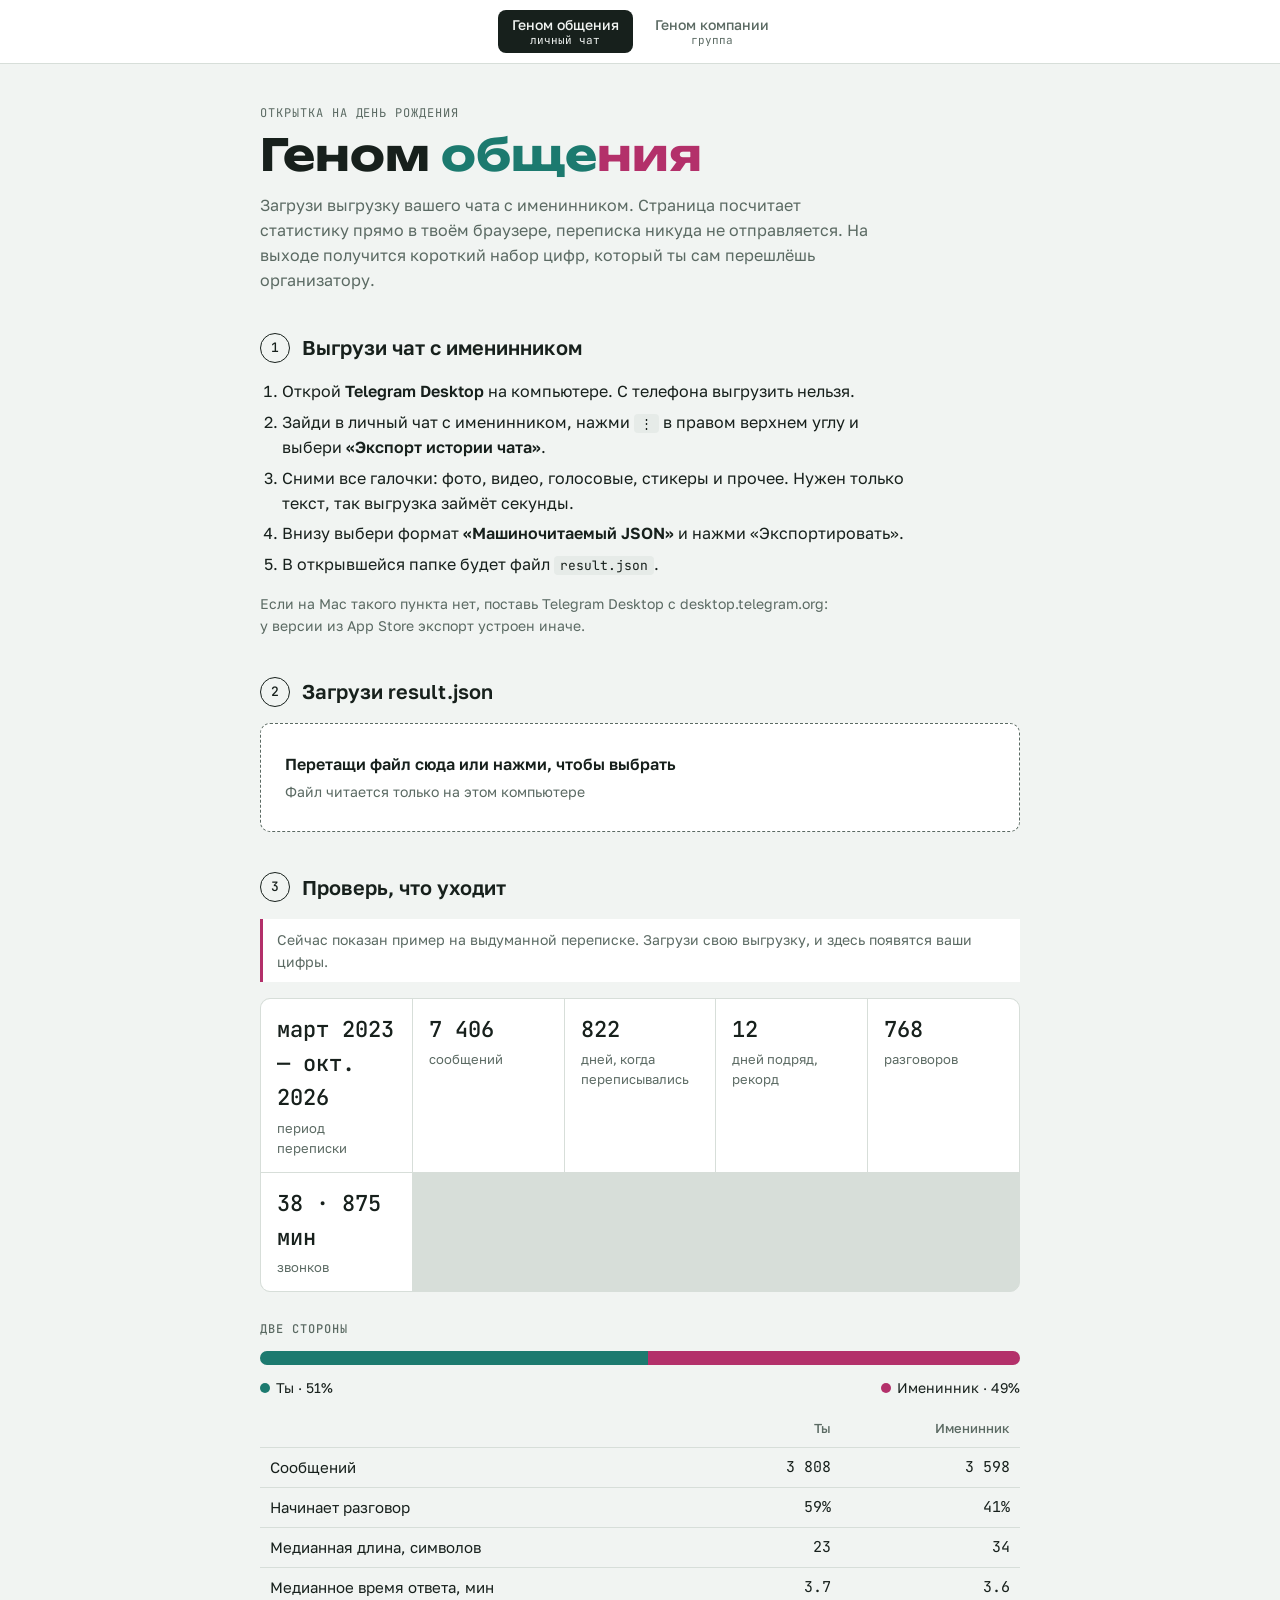
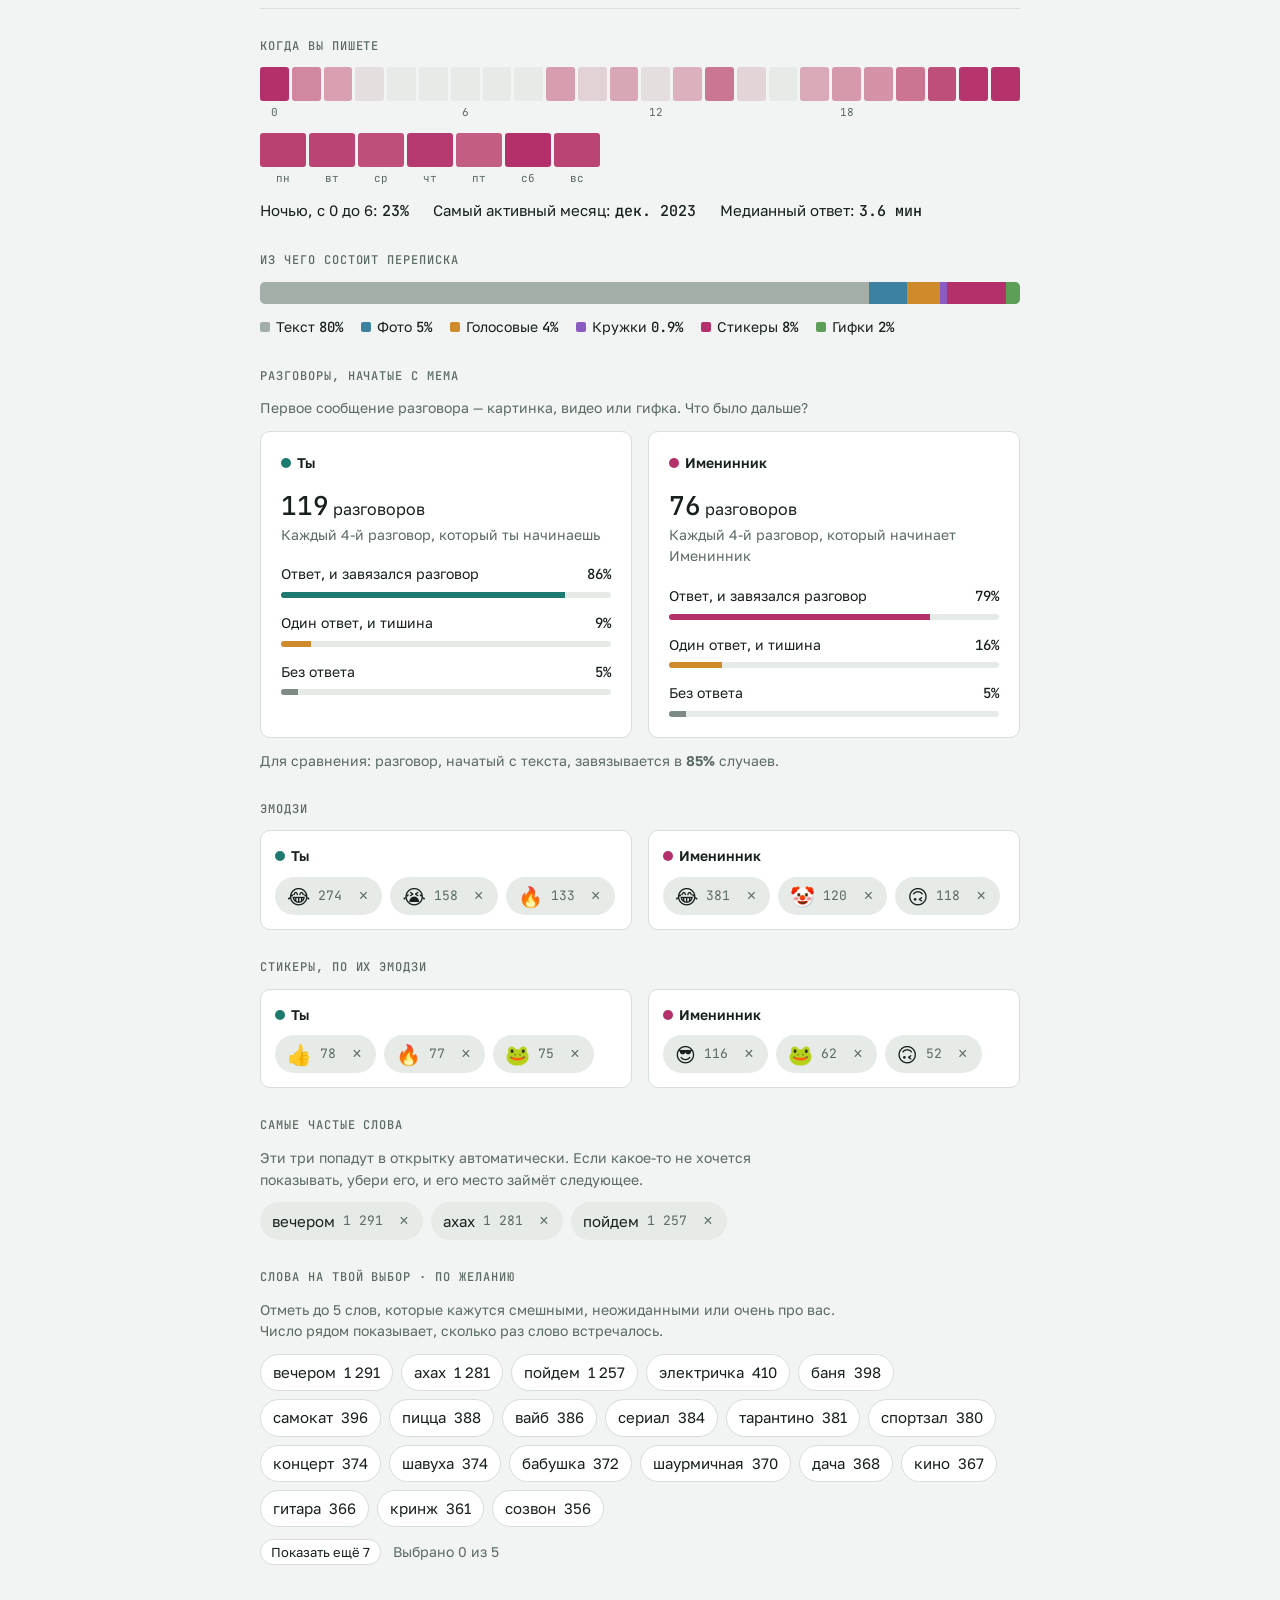
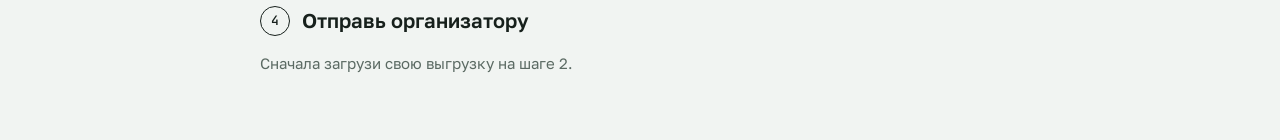
==== commit 1d421680: "self-host fonts, large chats call stack exceeded fix, gitignore for stray jsons" ====
--- a/index.html
+++ b/index.html
@@ -4,9 +4,8 @@
 <meta charset="utf-8">
 <meta name="viewport" content="width=device-width,initial-scale=1,viewport-fit=cover">
 <title>Геном общения</title>
-<link rel="preconnect" href="https://fonts.googleapis.com">
-<link rel="preconnect" href="https://fonts.gstatic.com" crossorigin>
-<link href="https://fonts.googleapis.com/css2?family=Unbounded:wght@500;700&family=Golos+Text:wght@400;500;600&family=JetBrains+Mono:wght@400;500&display=swap" rel="stylesheet">
+<link rel="preload" href="fonts/golos-text-cyrillic.woff2" as="font" type="font/woff2" crossorigin>
+<link rel="stylesheet" href="css/fonts.css">
 <link rel="stylesheet" href="css/base.css">
 <link rel="stylesheet" href="css/personal.css">
 </head>
--- a/css/fonts.css
+++ b/css/fonts.css
@@ -0,0 +1,127 @@
+/* Self-hosted copies of the Google Fonts families (Unbounded, Golos Text, JetBrains Mono), latin + cyrillic only. */
+/* cyrillic */
+@font-face {
+  font-family: 'Golos Text';
+  font-style: normal;
+  font-weight: 400;
+  font-display: swap;
+  src: url(../fonts/golos-text-cyrillic.woff2) format('woff2');
+  unicode-range: U+0301, U+0400-045F, U+0490-0491, U+04B0-04B1, U+2116;
+}
+/* latin */
+@font-face {
+  font-family: 'Golos Text';
+  font-style: normal;
+  font-weight: 400;
+  font-display: swap;
+  src: url(../fonts/golos-text-latin.woff2) format('woff2');
+  unicode-range: U+0000-00FF, U+0131, U+0152-0153, U+02BB-02BC, U+02C6, U+02DA, U+02DC, U+0304, U+0308, U+0329, U+2000-206F, U+20AC, U+2122, U+2191, U+2193, U+2212, U+2215, U+FEFF, U+FFFD;
+}
+/* cyrillic */
+@font-face {
+  font-family: 'Golos Text';
+  font-style: normal;
+  font-weight: 500;
+  font-display: swap;
+  src: url(../fonts/golos-text-cyrillic.woff2) format('woff2');
+  unicode-range: U+0301, U+0400-045F, U+0490-0491, U+04B0-04B1, U+2116;
+}
+/* latin */
+@font-face {
+  font-family: 'Golos Text';
+  font-style: normal;
+  font-weight: 500;
+  font-display: swap;
+  src: url(../fonts/golos-text-latin.woff2) format('woff2');
+  unicode-range: U+0000-00FF, U+0131, U+0152-0153, U+02BB-02BC, U+02C6, U+02DA, U+02DC, U+0304, U+0308, U+0329, U+2000-206F, U+20AC, U+2122, U+2191, U+2193, U+2212, U+2215, U+FEFF, U+FFFD;
+}
+/* cyrillic */
+@font-face {
+  font-family: 'Golos Text';
+  font-style: normal;
+  font-weight: 600;
+  font-display: swap;
+  src: url(../fonts/golos-text-cyrillic.woff2) format('woff2');
+  unicode-range: U+0301, U+0400-045F, U+0490-0491, U+04B0-04B1, U+2116;
+}
+/* latin */
+@font-face {
+  font-family: 'Golos Text';
+  font-style: normal;
+  font-weight: 600;
+  font-display: swap;
+  src: url(../fonts/golos-text-latin.woff2) format('woff2');
+  unicode-range: U+0000-00FF, U+0131, U+0152-0153, U+02BB-02BC, U+02C6, U+02DA, U+02DC, U+0304, U+0308, U+0329, U+2000-206F, U+20AC, U+2122, U+2191, U+2193, U+2212, U+2215, U+FEFF, U+FFFD;
+}
+/* cyrillic */
+@font-face {
+  font-family: 'JetBrains Mono';
+  font-style: normal;
+  font-weight: 400;
+  font-display: swap;
+  src: url(../fonts/jetbrains-mono-cyrillic.woff2) format('woff2');
+  unicode-range: U+0301, U+0400-045F, U+0490-0491, U+04B0-04B1, U+2116;
+}
+/* latin */
+@font-face {
+  font-family: 'JetBrains Mono';
+  font-style: normal;
+  font-weight: 400;
+  font-display: swap;
+  src: url(../fonts/jetbrains-mono-latin.woff2) format('woff2');
+  unicode-range: U+0000-00FF, U+0131, U+0152-0153, U+02BB-02BC, U+02C6, U+02DA, U+02DC, U+0304, U+0308, U+0329, U+2000-206F, U+20AC, U+2122, U+2191, U+2193, U+2212, U+2215, U+FEFF, U+FFFD;
+}
+/* cyrillic */
+@font-face {
+  font-family: 'JetBrains Mono';
+  font-style: normal;
+  font-weight: 500;
+  font-display: swap;
+  src: url(../fonts/jetbrains-mono-cyrillic.woff2) format('woff2');
+  unicode-range: U+0301, U+0400-045F, U+0490-0491, U+04B0-04B1, U+2116;
+}
+/* latin */
+@font-face {
+  font-family: 'JetBrains Mono';
+  font-style: normal;
+  font-weight: 500;
+  font-display: swap;
+  src: url(../fonts/jetbrains-mono-latin.woff2) format('woff2');
+  unicode-range: U+0000-00FF, U+0131, U+0152-0153, U+02BB-02BC, U+02C6, U+02DA, U+02DC, U+0304, U+0308, U+0329, U+2000-206F, U+20AC, U+2122, U+2191, U+2193, U+2212, U+2215, U+FEFF, U+FFFD;
+}
+/* cyrillic */
+@font-face {
+  font-family: 'Unbounded';
+  font-style: normal;
+  font-weight: 500;
+  font-display: swap;
+  src: url(../fonts/unbounded-cyrillic.woff2) format('woff2');
+  unicode-range: U+0301, U+0400-045F, U+0490-0491, U+04B0-04B1, U+2116;
+}
+/* latin */
+@font-face {
+  font-family: 'Unbounded';
+  font-style: normal;
+  font-weight: 500;
+  font-display: swap;
+  src: url(../fonts/unbounded-latin.woff2) format('woff2');
+  unicode-range: U+0000-00FF, U+0131, U+0152-0153, U+02BB-02BC, U+02C6, U+02DA, U+02DC, U+0304, U+0308, U+0329, U+2000-206F, U+20AC, U+2122, U+2191, U+2193, U+2212, U+2215, U+FEFF, U+FFFD;
+}
+/* cyrillic */
+@font-face {
+  font-family: 'Unbounded';
+  font-style: normal;
+  font-weight: 700;
+  font-display: swap;
+  src: url(../fonts/unbounded-cyrillic.woff2) format('woff2');
+  unicode-range: U+0301, U+0400-045F, U+0490-0491, U+04B0-04B1, U+2116;
+}
+/* latin */
+@font-face {
+  font-family: 'Unbounded';
+  font-style: normal;
+  font-weight: 700;
+  font-display: swap;
+  src: url(../fonts/unbounded-latin.woff2) format('woff2');
+  unicode-range: U+0000-00FF, U+0131, U+0152-0153, U+02BB-02BC, U+02C6, U+02DA, U+02DC, U+0304, U+0308, U+0329, U+2000-206F, U+20AC, U+2122, U+2191, U+2193, U+2212, U+2215, U+FEFF, U+FFFD;
+}
